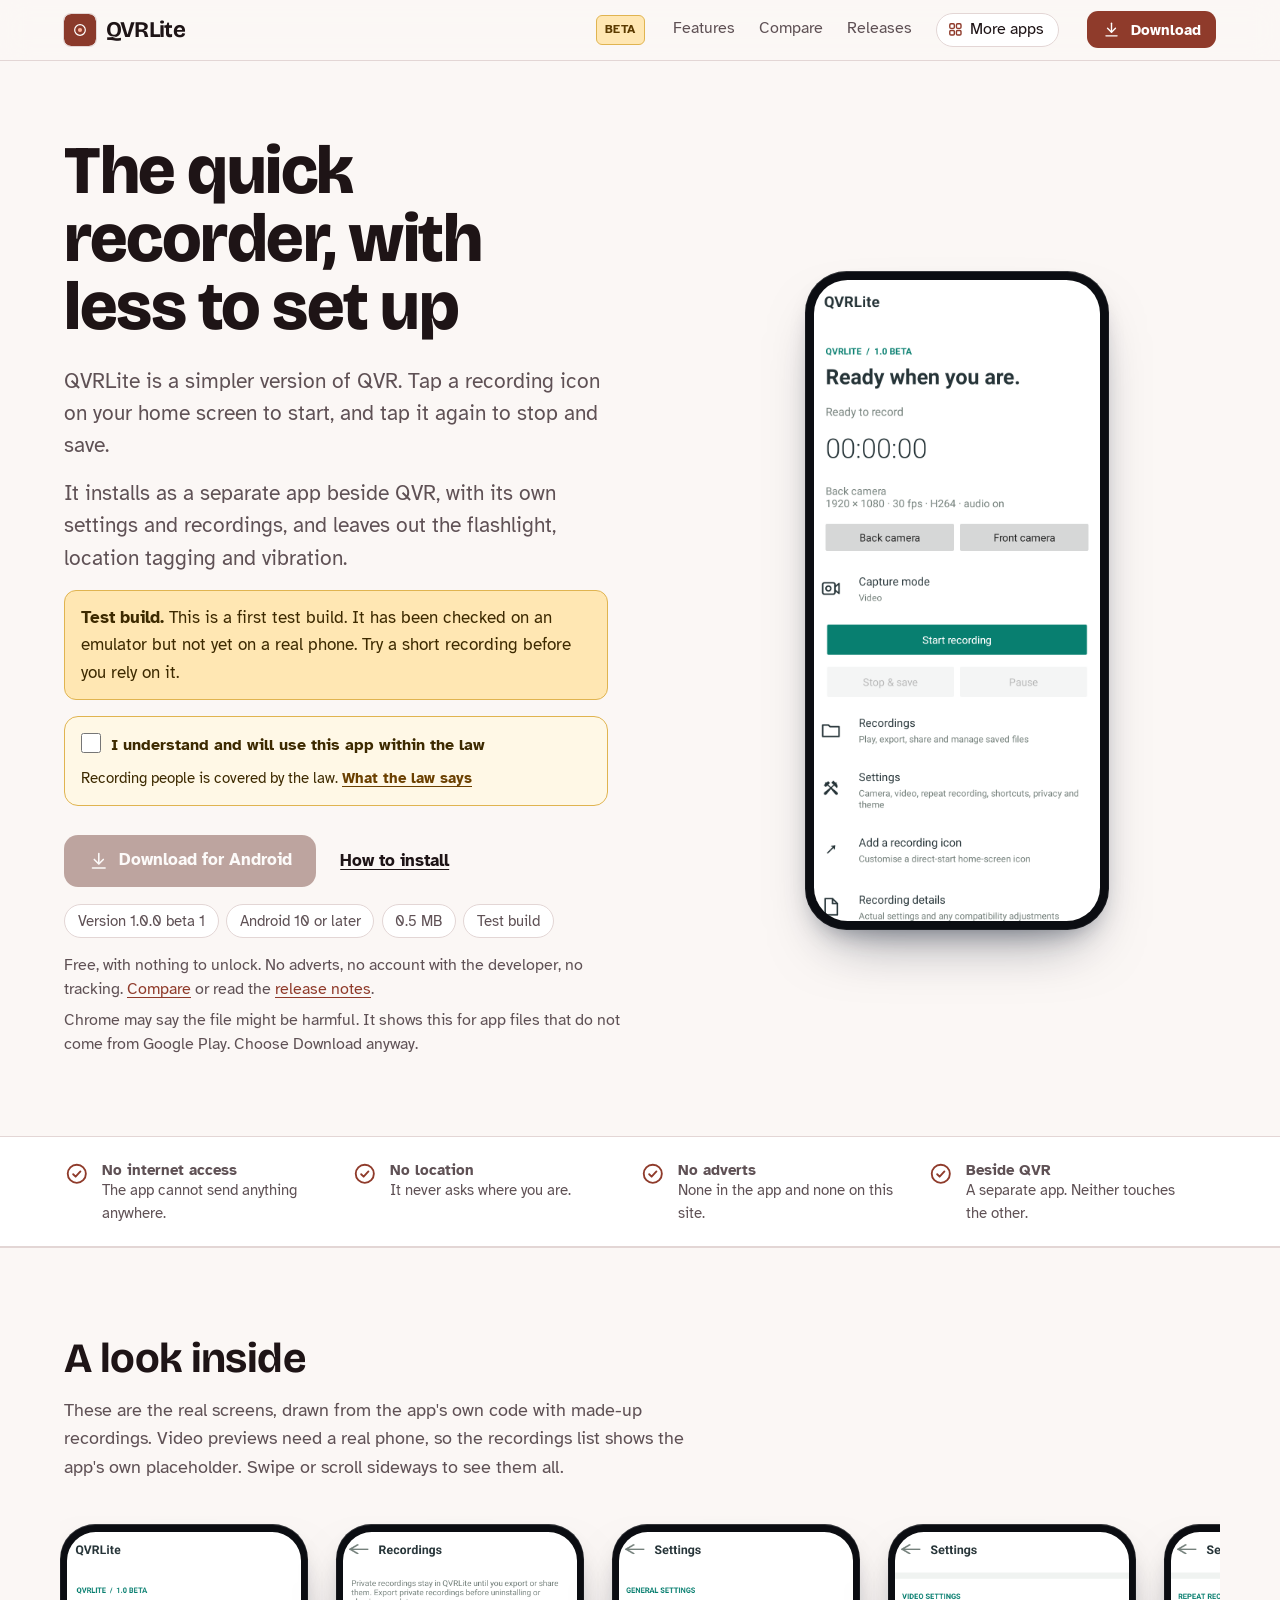
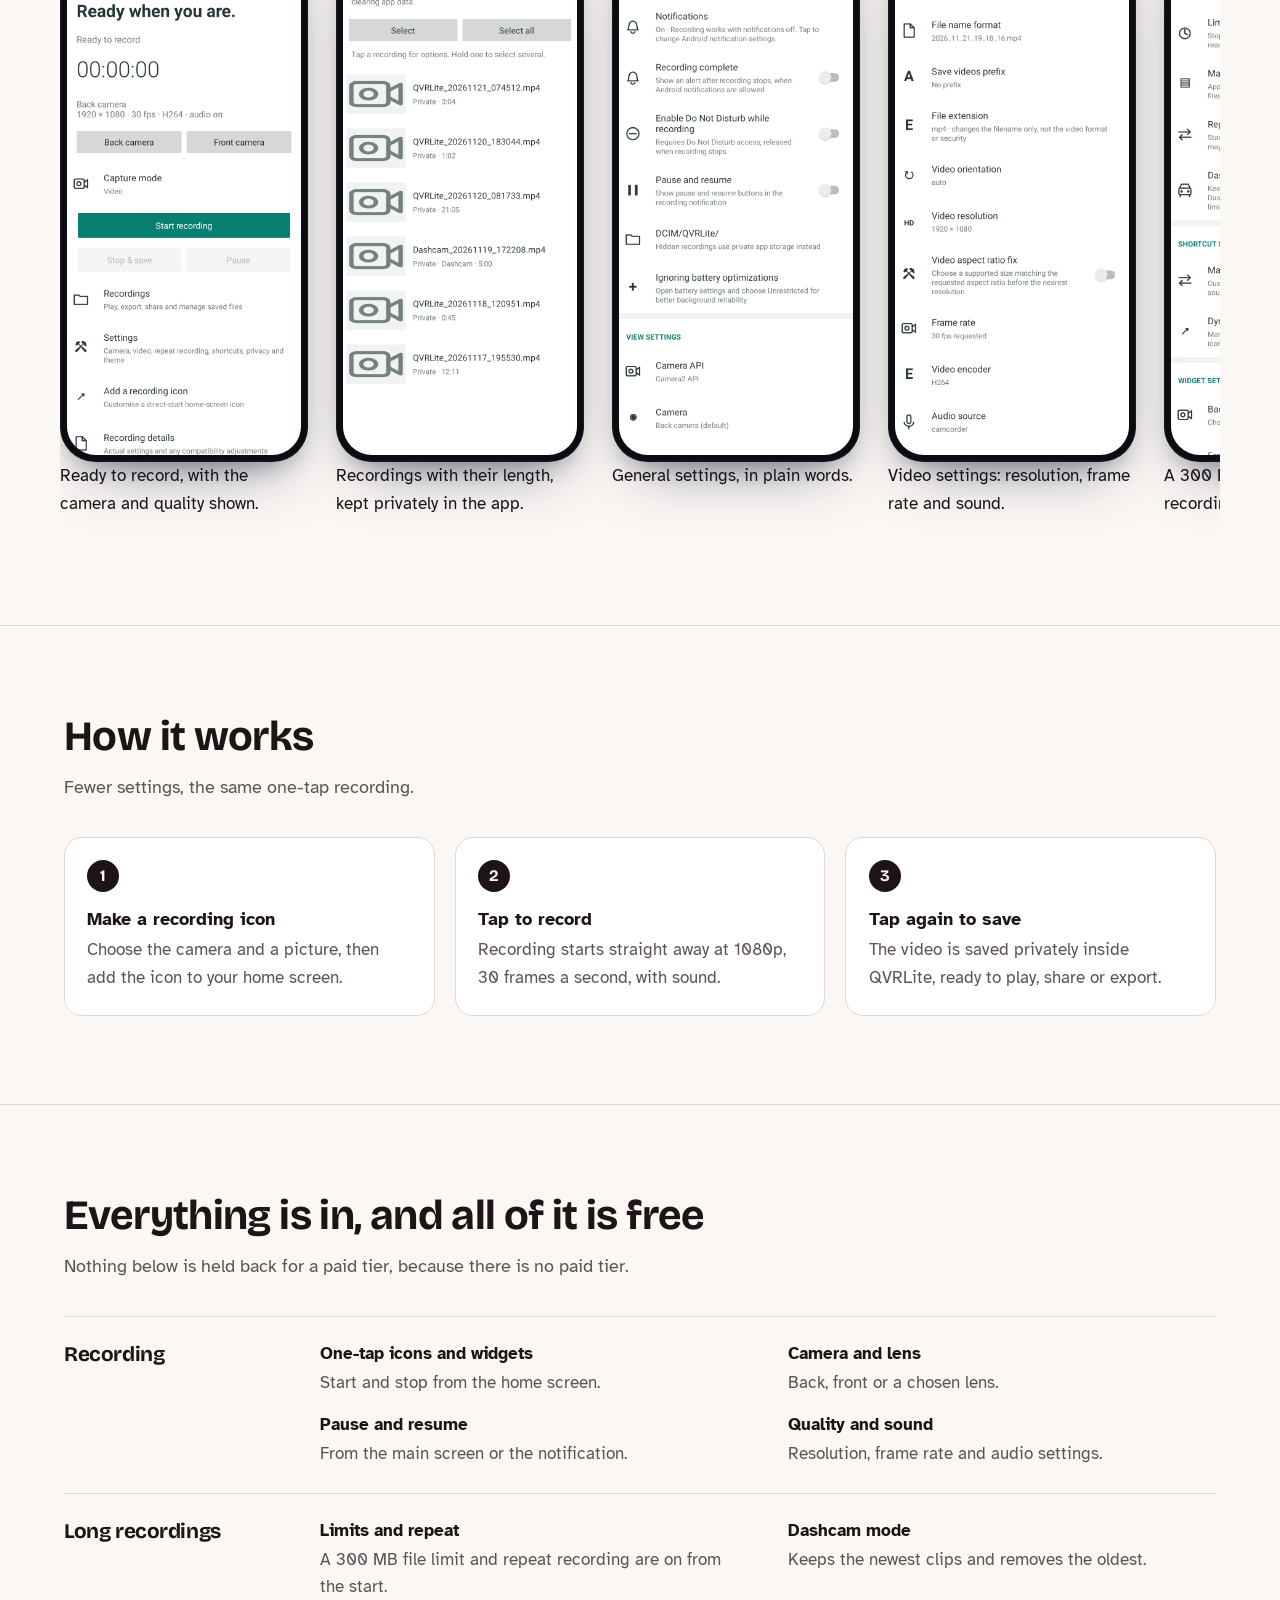
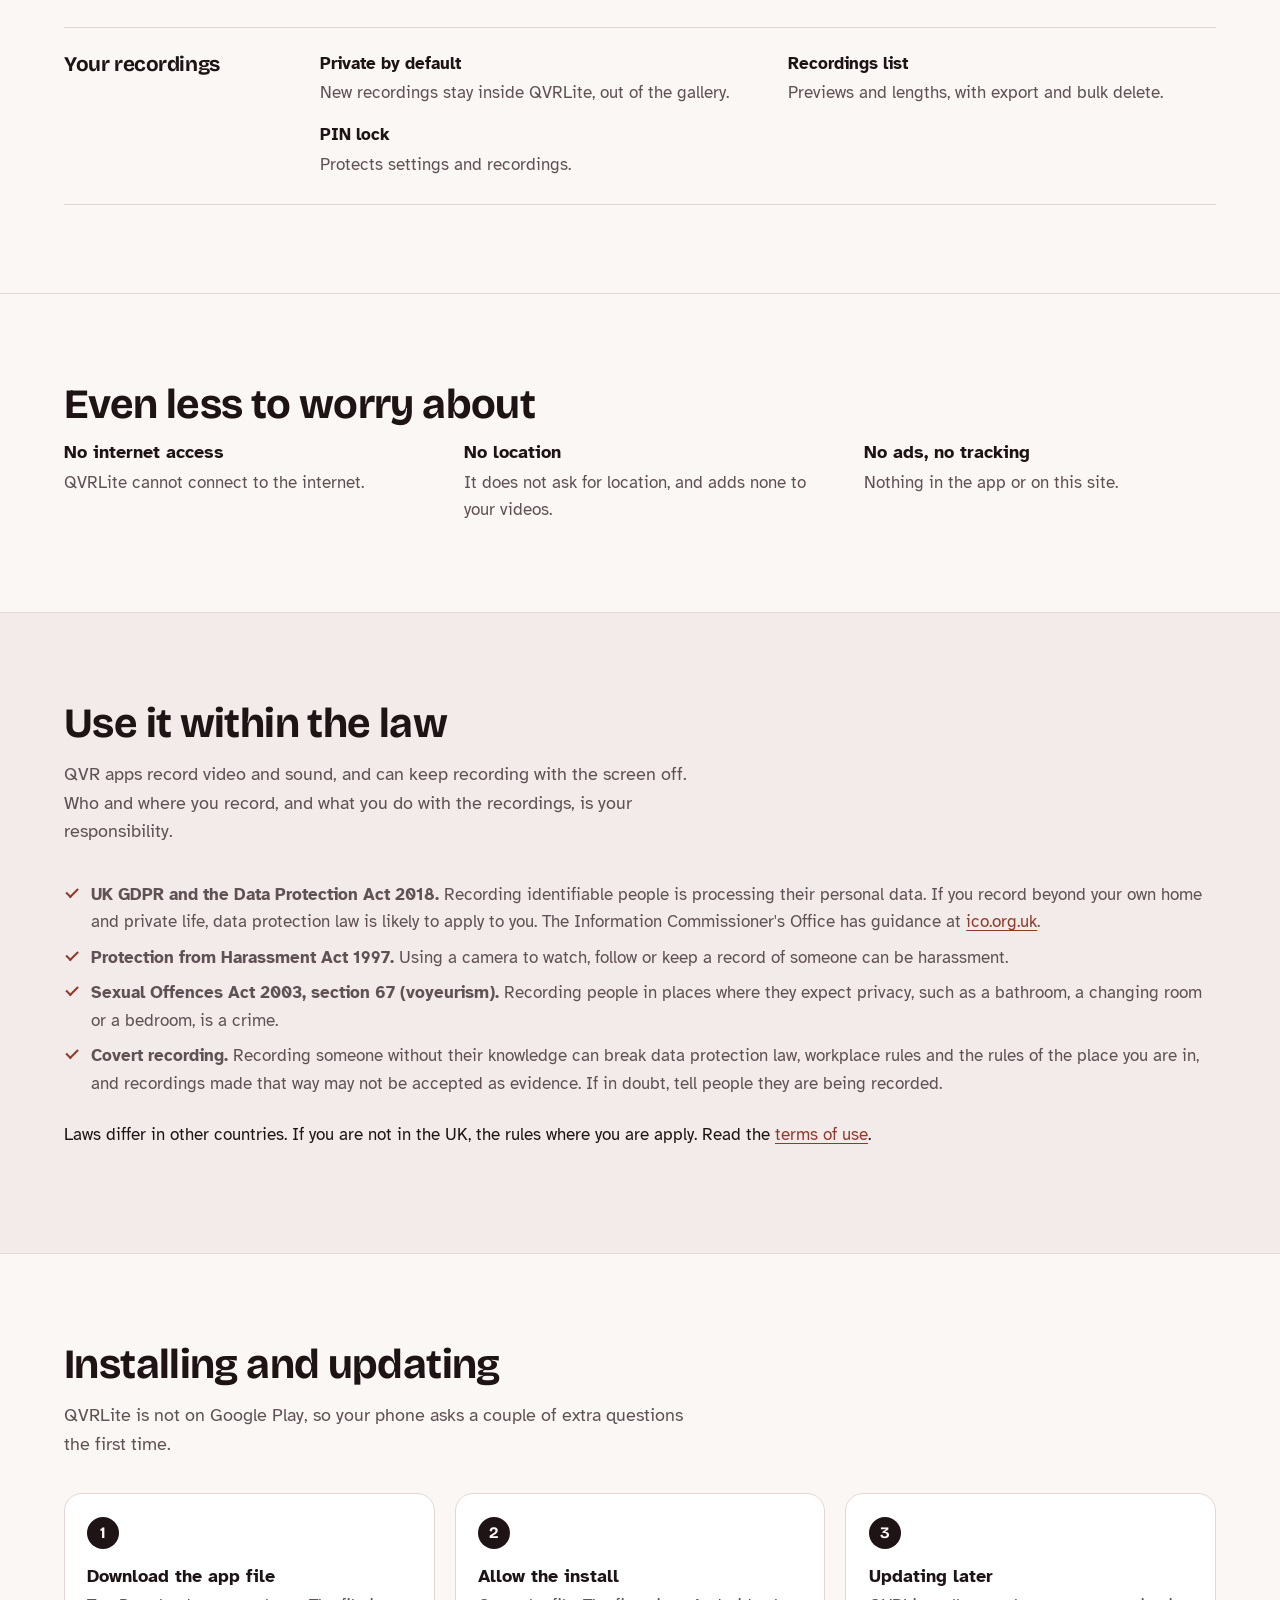
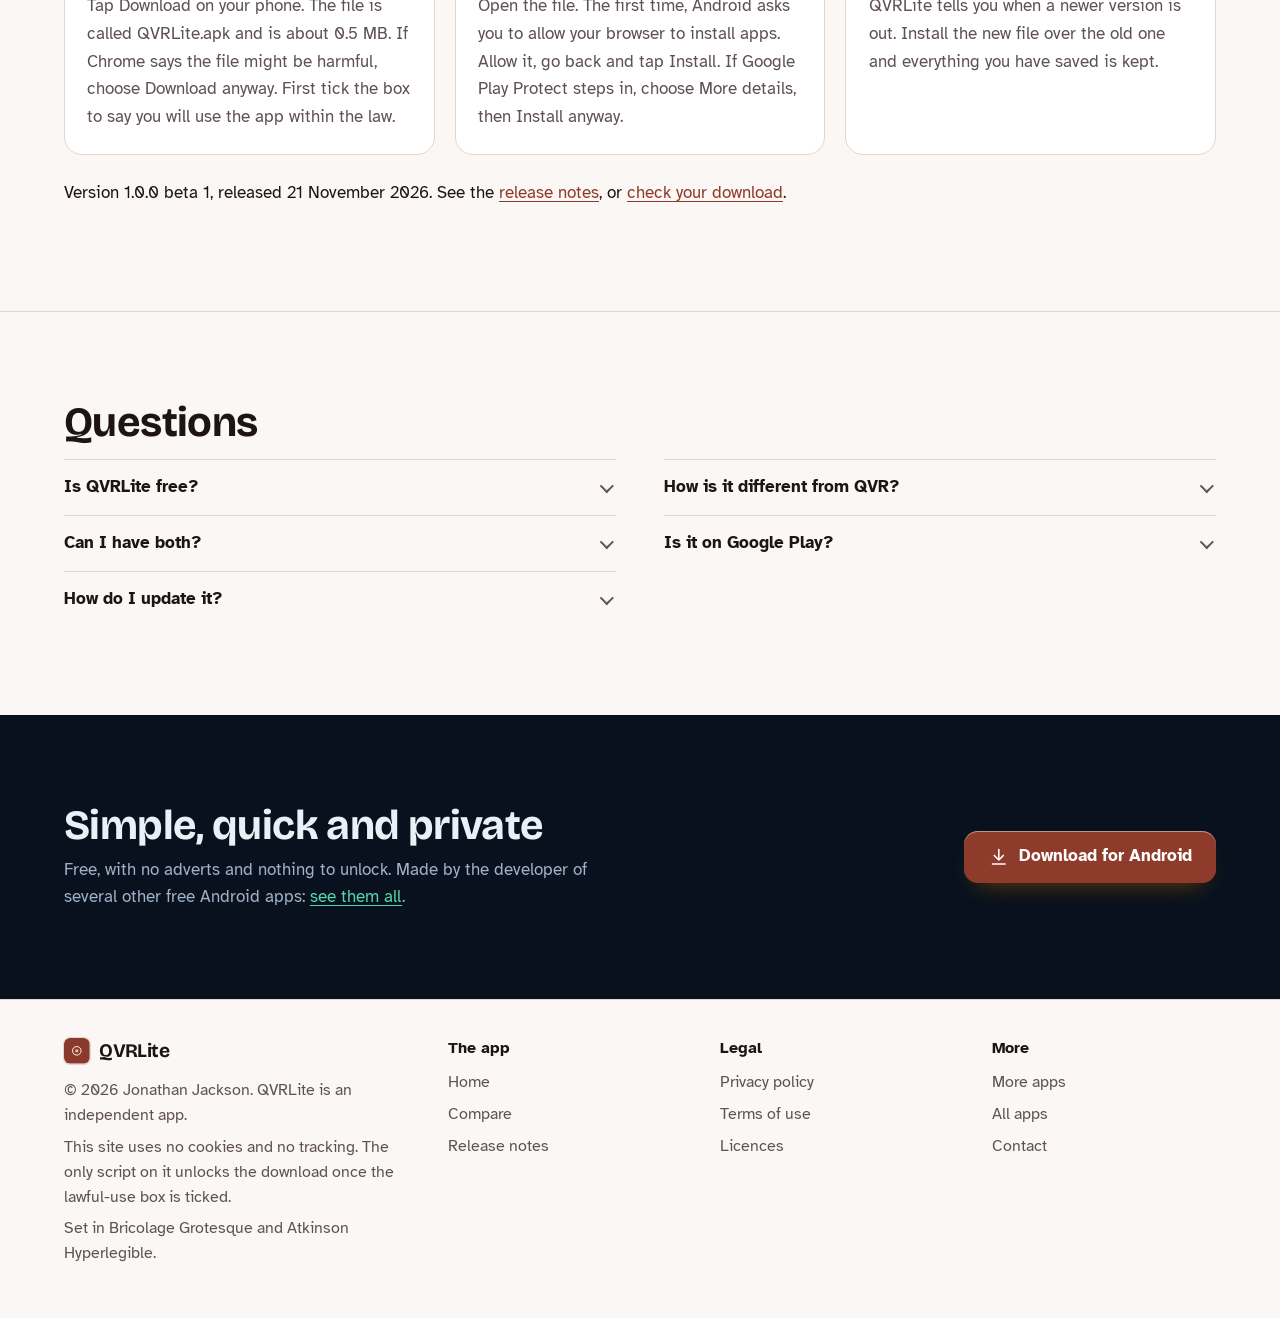
==== index.html @ 061eb24f "Add the website" ====
<!DOCTYPE html>
<html lang="en-GB">
<head>
<meta charset="utf-8">
<meta name="viewport" content="width=device-width, initial-scale=1">
<title>QVRLite: a simpler one-tap video recorder</title>
<meta name="description" content="QVRLite is a smaller, simpler QVR for Android. One tap starts recording, another saves it. No internet access, no location, no adverts. It installs alongside QVR. A test build.">
<meta name="author" content="Jonathan Jackson">
<link rel="canonical" href="https://customgpter.github.io/qvrlite/">
<meta name="theme-color" content="#fbf7f5" media="(prefers-color-scheme: light)">
<meta name="theme-color" content="#120c0a" media="(prefers-color-scheme: dark)">
<meta property="og:type" content="website">
<meta property="og:site_name" content="QVRLite">
<meta property="og:title" content="QVRLite: a simpler one-tap video recorder">
<meta property="og:description" content="QVRLite is a smaller, simpler QVR for Android. One tap starts recording, another saves it. No internet access, no location, no adverts. It installs alongside QVR. A test build.">
<meta property="og:url" content="https://customgpter.github.io/qvrlite/">
<meta property="og:image" content="https://customgpter.github.io/qvrlite/assets/og.png">
<meta property="og:image:width" content="1200">
<meta property="og:image:height" content="630">
<meta property="og:image:alt" content="QVRLite&#x27;s main screen, ready to record with the back camera">
<meta property="og:locale" content="en_GB">
<meta name="twitter:card" content="summary_large_image">
<link rel="icon" href="./assets/favicon.svg" type="image/svg+xml">
<link rel="apple-touch-icon" href="./assets/apple-touch-icon.png">
<link rel="preload" href="./assets/fonts/bricolage-grotesque-latin.woff2" as="font" type="font/woff2" crossorigin>
<link rel="preload" href="./assets/fonts/atkinson-hyperlegible-latin-400-normal.woff2" as="font" type="font/woff2" crossorigin>
<link rel="stylesheet" href="./assets/site.css?v=1">
<link rel="stylesheet" href="./assets/house.css?v=1">
<link rel="stylesheet" href="./assets/apps-list.css?v=1">
<script src="./assets/apps-list.js?v=1" defer></script>
<script type="application/ld+json">{"@context":"https://schema.org","@type":"SoftwareApplication","name":"QVRLite","url":"https://customgpter.github.io/qvrlite/","description":"QVRLite is a smaller, simpler QVR for Android. One tap starts recording, another saves it. No internet access, no location, no adverts. It installs alongside QVR. A test build.","applicationCategory":"MultimediaApplication","operatingSystem":"Android 10 or later","softwareVersion":"1.0.0 beta 1","downloadUrl":"https://github.com/CustomGPTer/qvrlite/releases/download/v1.0.0-beta1/QVRLite.apk","releaseNotes":"https://customgpter.github.io/qvrlite/releases.html","offers":{"@type":"Offer","price":"0","priceCurrency":"GBP"},"inLanguage":"en-GB","image":"https://customgpter.github.io/qvrlite/assets/og.png","featureList":["One-tap icons and widgets","Camera and lens","Pause and resume","Quality and sound","Limits and repeat","Dashcam mode","Private by default","Recordings list","PIN lock"],"author":{"@type":"Person","name":"Jonathan Jackson"}}</script>
<script type="application/ld+json">{"@context":"https://schema.org","@type":"FAQPage","mainEntity":[{"@type":"Question","name":"Is QVRLite free?","acceptedAnswer":{"@type":"Answer","text":"Yes. There is no paid version, no subscription and no adverts."}},{"@type":"Question","name":"How is it different from QVR?","acceptedAnswer":{"@type":"Answer","text":"It has fewer settings and no flashlight, location tagging, vibration or manual exposure. Recordings are private by default."}},{"@type":"Question","name":"Can I have both?","acceptedAnswer":{"@type":"Answer","text":"Yes. QVRLite is a separate app with its own settings and recordings. It does not import QVR's recordings."}},{"@type":"Question","name":"Is it on Google Play?","acceptedAnswer":{"@type":"Answer","text":"No. It is downloaded from this site as an Android app file. It needs Android 10 or later."}},{"@type":"Question","name":"How do I update it?","acceptedAnswer":{"@type":"Answer","text":"Install the new version over the one you have. Do not uninstall first, or private recordings are lost."}}]}</script>
</head>
<body>
<a class="skip" href="#main">Skip to content</a>
<header class="masthead">
<div class="wrap">
<a class="brand" href="./" aria-label="QVRLite home"><svg viewBox="0 0 108 108" aria-hidden="true"><rect width="108" height="108" rx="24" fill="#8a3a2b"/><circle cx="54" cy="54" r="18" fill="none" stroke="#fff" stroke-width="4"/><circle cx="54" cy="54" r="7" fill="#ffb199"/></svg><span>QVRLite</span></a><span class="beta-tag">Beta</span>
<nav aria-label="Main"><ul><li><a href="./#features">Features</a></li><li><a href="./compare.html">Compare</a></li><li><a href="./releases.html">Releases</a></li><li><a class="more-apps" href="./more-apps.html"><svg class="ico" viewBox="0 0 24 24" aria-hidden="true"><rect x="4" y="4" width="6.5" height="6.5" rx="1.6"/><rect x="13.5" y="4" width="6.5" height="6.5" rx="1.6"/><rect x="4" y="13.5" width="6.5" height="6.5" rx="1.6"/><rect x="13.5" y="13.5" width="6.5" height="6.5" rx="1.6"/></svg>More apps</a></li></ul></nav>
<a class="button small" href="./#download"><svg class="ico" viewBox="0 0 24 24" aria-hidden="true"><path d="M12 4v11"/><path d="M7 10.5l5 5 5-5"/><path d="M5 20h14"/></svg>Download</a>
</div>
</header>
<main id="main">
<div class="hero">
<div class="wrap hero-grid">
<div class="hero-copy">
<h1>The quick recorder, with less to set up</h1>
<p class="lede">QVRLite is a simpler version of QVR. Tap a recording icon on your home screen to start, and tap it again to stop and save.</p><p class="lede">It installs as a separate app beside QVR, with its own settings and recordings, and leaves out the flashlight, location tagging and vibration.</p>
<p class="beta-note"><b>Test build.</b> This is a first test build. It has been checked on an emulator but not yet on a real phone. Try a short recording before you rely on it.</p>
<div class="gate-scope"><div class="law-box" data-gate><label><input type="checkbox"> I understand and will use this app within the law</label><p>Recording people is covered by the law. <a href="terms.html#law">What the law says</a></p><noscript><p>Turn on JavaScript to tick the box and download.</p></noscript></div><p class="get" id="download"><a class="button" data-href="https://github.com/CustomGPTer/qvrlite/releases/download/v1.0.0-beta1/QVRLite.apk" aria-disabled="true" role="link" tabindex="-1"><svg class="ico" viewBox="0 0 24 24" aria-hidden="true"><path d="M12 4v11"/><path d="M7 10.5l5 5 5-5"/><path d="M5 20h14"/></svg>Download for Android</a><a class="aside" href="#install">How to install</a></p></div>
<ul class="pills"><li>Version 1.0.0 beta 1</li><li>Android 10 or later</li><li>0.5 MB</li><li>Test build</li></ul>
<p class="facts">Free, with nothing to unlock. No adverts, no account with the developer, no tracking. <a href="compare.html">Compare</a> or read the <a href="releases.html">release notes</a>.</p>
<p class="facts">Chrome may say the file might be harmful. It shows this for app files that do not come from Google Play. Choose Download anyway.</p>
</div>
<div class="hero-phone"><div class="phone"><img src="./assets/screens/main.png" alt="Ready to record, with the camera and quality shown." width="393" height="852" fetchpriority="high"></div></div>
</div>
</div>

<section class="promises" aria-label="In short">
<div class="wrap"><ul><li><svg class="ico" viewBox="0 0 24 24" aria-hidden="true"><circle cx="12" cy="12" r="8.5"/><path d="M8.6 12.4l2.3 2.3 4.5-4.9"/></svg><span><b>No internet access</b><span>The app cannot send anything anywhere.</span></span></li><li><svg class="ico" viewBox="0 0 24 24" aria-hidden="true"><circle cx="12" cy="12" r="8.5"/><path d="M8.6 12.4l2.3 2.3 4.5-4.9"/></svg><span><b>No location</b><span>It never asks where you are.</span></span></li><li><svg class="ico" viewBox="0 0 24 24" aria-hidden="true"><circle cx="12" cy="12" r="8.5"/><path d="M8.6 12.4l2.3 2.3 4.5-4.9"/></svg><span><b>No adverts</b><span>None in the app and none on this site.</span></span></li><li><svg class="ico" viewBox="0 0 24 24" aria-hidden="true"><circle cx="12" cy="12" r="8.5"/><path d="M8.6 12.4l2.3 2.3 4.5-4.9"/></svg><span><b>Beside QVR</b><span>A separate app. Neither touches the other.</span></span></li></ul></div>
</section>

<section id="screens" aria-labelledby="screens-h">
<div class="wrap">
<h2 id="screens-h">A look inside</h2>
<p class="intro">These are the real screens, drawn from the app&#x27;s own code with made-up recordings. Video previews need a real phone, so the recordings list shows the app&#x27;s own placeholder. Swipe or scroll sideways to see them all.</p>
<div class="gallery" tabindex="0" role="region" aria-label="Screens from QVRLite"><figure class="shot"><div class="phone"><img src="./assets/screens/main.png" alt="Ready to record, with the camera and quality shown." width="393" height="852" loading="eager" decoding="async"></div><figcaption>Ready to record, with the camera and quality shown.</figcaption></figure><figure class="shot"><div class="phone"><img src="./assets/screens/recordings.png" alt="Recordings with their length, kept privately in the app." width="393" height="852" loading="eager" decoding="async"></div><figcaption>Recordings with their length, kept privately in the app.</figcaption></figure><figure class="shot"><div class="phone"><img src="./assets/screens/settings.png" alt="General settings, in plain words." width="393" height="852" loading="eager" decoding="async"></div><figcaption>General settings, in plain words.</figcaption></figure><figure class="shot"><div class="phone"><img src="./assets/screens/settings-video.png" alt="Video settings: resolution, frame rate and sound." width="393" height="852" loading="eager" decoding="async"></div><figcaption>Video settings: resolution, frame rate and sound.</figcaption></figure><figure class="shot"><div class="phone"><img src="./assets/screens/settings-repeat.png" alt="A 300 MB file limit and repeat recording, on from the start." width="393" height="852" loading="eager" decoding="async"></div><figcaption>A 300 MB file limit and repeat recording, on from the start.</figcaption></figure><figure class="shot"><div class="phone"><img src="./assets/screens/shortcut.png" alt="Make a recording icon for the back or front camera." width="393" height="852" loading="eager" decoding="async"></div><figcaption>Make a recording icon for the back or front camera.</figcaption></figure><figure class="shot"><div class="phone"><img src="./assets/screens/settings-help.png" alt="Every setting explained at the bottom of Settings." width="393" height="852" loading="eager" decoding="async"></div><figcaption>Every setting explained at the bottom of Settings.</figcaption></figure></div>
</div>
</section>

<section id="how" aria-labelledby="how-h">
<div class="wrap">
<h2 id="how-h">How it works</h2>
<p class="intro">Fewer settings, the same one-tap recording.</p>
<ol class="steps"><li><h3>Make a recording icon</h3><p>Choose the camera and a picture, then add the icon to your home screen.</p></li><li><h3>Tap to record</h3><p>Recording starts straight away at 1080p, 30 frames a second, with sound.</p></li><li><h3>Tap again to save</h3><p>The video is saved privately inside QVRLite, ready to play, share or export.</p></li></ol>
</div>
</section>

<section id="features" aria-labelledby="features-h">
<div class="wrap">
<h2 id="features-h">Everything is in, and all of it is free</h2>
<p class="intro">Nothing below is held back for a paid tier, because there is no paid tier.</p>
<div class="groups"><div class="group"><h3>Recording</h3><dl><div><dt>One-tap icons and widgets</dt><dd>Start and stop from the home screen.</dd></div><div><dt>Camera and lens</dt><dd>Back, front or a chosen lens.</dd></div><div><dt>Pause and resume</dt><dd>From the main screen or the notification.</dd></div><div><dt>Quality and sound</dt><dd>Resolution, frame rate and audio settings.</dd></div></dl></div><div class="group"><h3>Long recordings</h3><dl><div><dt>Limits and repeat</dt><dd>A 300 MB file limit and repeat recording are on from the start.</dd></div><div><dt>Dashcam mode</dt><dd>Keeps the newest clips and removes the oldest.</dd></div></dl></div><div class="group"><h3>Your recordings</h3><dl><div><dt>Private by default</dt><dd>New recordings stay inside QVRLite, out of the gallery.</dd></div><div><dt>Recordings list</dt><dd>Previews and lengths, with export and bulk delete.</dd></div><div><dt>PIN lock</dt><dd>Protects settings and recordings.</dd></div></dl></div></div>
</div>
</section>

<section id="privacy" aria-labelledby="privacy-h">
<div class="wrap">
<h2 id="privacy-h">Even less to worry about</h2>
<ul class="plain"><li><h3>No internet access</h3><p>QVRLite cannot connect to the internet.</p></li><li><h3>No location</h3><p>It does not ask for location, and adds none to your videos.</p></li><li><h3>No ads, no tracking</h3><p>Nothing in the app or on this site.</p></li></ul>
</div>
</section>

<section id="law" aria-labelledby="law-h" class="law-band">
<div class="wrap">
<h2 id="law-h">Use it within the law</h2>
<p class="intro">QVR apps record video and sound, and can keep recording with the screen off. Who and where you record, and what you do with the recordings, is your responsibility.</p>
<ul class="ticks"><li><b>UK GDPR and the Data Protection Act 2018.</b> Recording identifiable people is processing their personal data. If you record beyond your own home and private life, data protection law is likely to apply to you. The Information Commissioner's Office has guidance at <a href="https://ico.org.uk">ico.org.uk</a>.</li><li><b>Protection from Harassment Act 1997.</b> Using a camera to watch, follow or keep a record of someone can be harassment.</li><li><b>Sexual Offences Act 2003, section 67 (voyeurism).</b> Recording people in places where they expect privacy, such as a bathroom, a changing room or a bedroom, is a crime.</li><li><b>Covert recording.</b> Recording someone without their knowledge can break data protection law, workplace rules and the rules of the place you are in, and recordings made that way may not be accepted as evidence. If in doubt, tell people they are being recorded.</li></ul>
<p class="after-table">Laws differ in other countries. If you are not in the UK, the rules where you are apply. Read the <a href="terms.html#law">terms of use</a>.</p>
</div>
</section>
<section id="install" aria-labelledby="install-h">
<div class="wrap">
<h2 id="install-h">Installing and updating</h2>
<p class="intro">QVRLite is not on Google Play, so your phone asks a couple of extra questions the first time.</p>
<ol class="steps"><li><h3>Download the app file</h3><p>Tap Download on your phone. The file is called QVRLite.apk and is about 0.5 MB. If Chrome says the file might be harmful, choose Download anyway. First tick the box to say you will use the app within the law.</p></li><li><h3>Allow the install</h3><p>Open the file. The first time, Android asks you to allow your browser to install apps. Allow it, go back and tap Install. If Google Play Protect steps in, choose More details, then Install anyway.</p></li><li><h3>Updating later</h3><p>QVRLite tells you when a newer version is out. Install the new file over the old one and everything you have saved is kept.</p></li></ol>
<p class="after-table">Version 1.0.0 beta 1, released 21 November 2026. See the <a href="releases.html">release notes</a>, or <a href="releases.html#checking">check your download</a>.</p>
</div>
</section>

<section id="questions" aria-labelledby="questions-h">
<div class="wrap">
<h2 id="questions-h">Questions</h2>
<div class="faq"><details><summary>Is QVRLite free?</summary><p>Yes. There is no paid version, no subscription and no adverts.</p></details><details><summary>How is it different from QVR?</summary><p>It has fewer settings and no flashlight, location tagging, vibration or manual exposure. Recordings are private by default.</p></details><details><summary>Can I have both?</summary><p>Yes. QVRLite is a separate app with its own settings and recordings. It does not import QVR's recordings.</p></details><details><summary>Is it on Google Play?</summary><p>No. It is downloaded from this site as an Android app file. It needs Android 10 or later.</p></details><details><summary>How do I update it?</summary><p>Install the new version over the one you have. Do not uninstall first, or private recordings are lost.</p></details></div>
</div>
</section>

<section class="closing" aria-labelledby="closing-h">
<div class="wrap">
<div><h2 id="closing-h">Simple, quick and private</h2><p>Free, with no adverts and nothing to unlock. Made by the developer of several other free Android apps: <a href="more-apps.html">see them all</a>.</p></div>
<a class="button" href="./#download"><svg class="ico" viewBox="0 0 24 24" aria-hidden="true"><path d="M12 4v11"/><path d="M7 10.5l5 5 5-5"/><path d="M5 20h14"/></svg>Download for Android</a>
</div>
</section>
</main>
<footer class="colophon">
<div class="wrap">
<div>
<a class="brand" href="./" aria-label="QVRLite home"><svg viewBox="0 0 108 108" aria-hidden="true"><rect width="108" height="108" rx="24" fill="#8a3a2b"/><circle cx="54" cy="54" r="18" fill="none" stroke="#fff" stroke-width="4"/><circle cx="54" cy="54" r="7" fill="#ffb199"/></svg><span>QVRLite</span></a>
<p>&copy; 2026 Jonathan Jackson. QVRLite is an independent app.</p>
<p>This site uses no cookies and no tracking. The only script on it unlocks the download once the lawful-use box is ticked.</p>
<p>Set in Bricolage Grotesque and Atkinson Hyperlegible.</p>
</div>
<nav aria-label="The app"><h2>The app</h2><ul>
<li><a href="./">Home</a></li>
<li><a href="./compare.html">Compare</a></li>
<li><a href="./releases.html">Release notes</a></li>

</ul></nav>
<nav aria-label="Legal"><h2>Legal</h2><ul>
<li><a href="./privacy.html">Privacy policy</a></li>
<li><a href="./terms.html">Terms of use</a></li>
<li><a href="./licences.html">Licences</a></li>
</ul></nav>
<nav aria-label="More"><h2>More</h2><ul>
<li><a href="./more-apps.html">More apps</a></li>
<li><a href="https://customgpter.github.io/">All apps</a></li>
<li><a href="https://github.com/CustomGPTer/qvrlite/issues">Contact</a></li>
</ul></nav>
</div>
</footer>
</body>
</html>
---- assets/site.css ----
@font-face{font-family:"Bricolage Grotesque";src:url("fonts/bricolage-grotesque-latin.woff2") format("woff2");font-weight:200 800;font-style:normal;font-display:swap}
@font-face{font-family:"Atkinson Hyperlegible";src:url("fonts/atkinson-hyperlegible-latin-400-normal.woff2") format("woff2");font-weight:400;font-style:normal;font-display:swap}
@font-face{font-family:"Atkinson Hyperlegible";src:url("fonts/atkinson-hyperlegible-latin-700-normal.woff2") format("woff2");font-weight:700;font-style:normal;font-display:swap}

/* Daylight page, night-time camera. The lamp colour is kept for the one thing to press and for what the camera has seen. */
:root{
  --page:#f2f5f9; --panel:#ffffff; --raised:#e8edf3; --ink:#0d1a2b; --soft:#465468; --rule:#d2dae4;
  --accent:#0a6a55; --accent-ink:#ffffff; --warn:#8a5200; --rec:#d3302f;
  --lamp:#ffb347; --lamp-ink:#231400; --lamp-text:#8a5200;
  --night:#09111e; --night-2:#111d30; --night-3:#1a2a43; --night-ink:#eaf0f8; --night-soft:#9fb0c7; --night-rule:#24364f; --iris:#55d6ab;
  --display:"Bricolage Grotesque","Atkinson Hyperlegible",system-ui,sans-serif;
  --sans:"Atkinson Hyperlegible",system-ui,-apple-system,"Segoe UI",Roboto,sans-serif;
  --mono:ui-monospace,SFMono-Regular,Menlo,Consolas,"Liberation Mono",monospace;
  color-scheme:light dark;
}
@media (prefers-color-scheme:dark){
  :root{--page:#0a111b; --panel:#111a27; --raised:#182434; --ink:#e9eef5; --soft:#a0aec0; --rule:#243247;
    --accent:#55d6ab; --accent-ink:#00281d; --warn:#ffb347; --rec:#ff6163; --lamp-text:#ffb347}
}

*,*::before,*::after{box-sizing:border-box}
html{-webkit-text-size-adjust:100%;scroll-behavior:smooth;scroll-padding-top:5.5rem}
@media (prefers-reduced-motion:reduce){html{scroll-behavior:auto}}
body{margin:0;background:var(--page);color:var(--ink);font:400 1.0625rem/1.62 var(--sans);text-rendering:optimizeLegibility;-webkit-font-smoothing:antialiased}
img,svg{max-width:100%;display:block}
a{color:var(--accent);text-decoration-thickness:.07em;text-underline-offset:.2em}
a:hover{text-decoration-thickness:.13em}
:focus-visible{outline:3px solid var(--lamp);outline-offset:3px;border-radius:6px}
code{font:.9em/1 var(--mono);overflow-wrap:anywhere}
h1,h2,h3{font-family:var(--display);font-weight:700;letter-spacing:-.015em;line-height:1.08;margin:0;text-wrap:balance}
p{margin:0 0 1rem}
.skip{position:absolute;left:-999px;top:0;background:var(--ink);color:var(--page);padding:.6rem 1rem;z-index:30;border-radius:0 0 8px 0}
.skip:focus{left:0}
.sr{position:absolute;width:1px;height:1px;overflow:hidden;clip-path:inset(50%);white-space:nowrap}
.wrap{width:min(72rem,100% - 2.5rem);margin-inline:auto}
.measure{max-width:44rem}
.ico{width:1.25em;height:1.25em;flex:none;fill:none;stroke:currentColor;stroke-width:1.75;stroke-linecap:round;stroke-linejoin:round}

/* ---------- masthead */
.masthead{position:sticky;top:0;z-index:20;background:color-mix(in srgb,var(--page) 88%,transparent);-webkit-backdrop-filter:blur(14px) saturate(1.3);backdrop-filter:blur(14px) saturate(1.3);border-bottom:1px solid var(--rule)}
.masthead .wrap{display:flex;flex-wrap:wrap;align-items:center;gap:.35rem 1.75rem;padding-block:.7rem}
.brand{display:inline-flex;align-items:center;gap:.6rem;font:700 1.4rem/1 var(--display);letter-spacing:-.03em;color:var(--ink);text-decoration:none;margin-right:auto}
.brand svg{width:2rem;height:2rem;flex:none;border-radius:.5rem;box-shadow:0 0 0 1px var(--rule)}
.masthead nav ul{display:flex;flex-wrap:wrap;align-items:center;gap:.15rem 1.5rem;list-style:none;margin:0;padding:0;font-size:1rem;line-height:1.3}
.masthead nav a{display:inline-flex;align-items:center;gap:.4rem;color:var(--soft);text-decoration:none;padding-block:.45rem;border-bottom:2px solid transparent}
.masthead nav a:hover{color:var(--ink)}
.masthead nav a[aria-current="page"]{color:var(--ink);border-bottom-color:var(--lamp)}
.masthead nav a.more-apps{color:var(--ink);border:1px solid var(--rule);border-radius:999px;padding:.34rem .85rem .34rem .65rem;background:var(--panel)}
.masthead nav a.more-apps .ico{width:1.05em;height:1.05em;color:var(--accent);stroke-width:2}
.masthead nav a.more-apps:hover,.masthead nav a.more-apps[aria-current="page"]{border-color:var(--accent)}
.button{display:inline-flex;align-items:center;gap:.6rem;background:var(--lamp);color:var(--lamp-ink);font:700 1.08rem/1.2 var(--sans);text-decoration:none;padding:.95rem 1.5rem;border-radius:14px;box-shadow:0 1px 0 rgba(255,255,255,.45) inset,0 12px 24px -14px rgba(138,82,0,.9)}
.button:hover{background:#ffc56e}
.button:active{transform:translateY(1px)}
.button.small{font-size:.95rem;padding:.55rem .95rem;border-radius:11px;box-shadow:none}
.button.quiet{background:none;box-shadow:none;border:1px solid var(--rule);color:var(--ink)}
.button.quiet:hover{border-color:var(--ink);background:none}
@media (max-width:52rem){
  .masthead nav{order:3;flex:1 0 100%}
  .masthead nav ul{gap:.1rem .85rem;font-size:.95rem}
  .masthead nav .wide{display:none}
}
@media (max-width:24rem){.masthead nav a.more-apps .ico{display:none}.masthead nav a.more-apps{padding-inline:.7rem}}

/* ---------- hero */
.hero{padding-block:clamp(2.2rem,6vw,4.75rem) clamp(2.5rem,6vw,4.5rem);overflow:hidden}
.hero-grid{display:grid;gap:clamp(2.25rem,5vw,4rem);align-items:center}
@media (min-width:62rem){.hero-grid{grid-template-columns:minmax(0,11fr) minmax(0,10fr)}}
.hero h1{font-size:clamp(2.6rem,6vw,4.25rem);font-weight:800;line-height:1;letter-spacing:-.022em;margin-bottom:1.5rem}
.lede{font-size:clamp(1.14rem,2vw,1.3rem);line-height:1.55;color:var(--soft);margin:0 0 1rem;max-width:34rem}
.get{display:flex;flex-wrap:wrap;align-items:center;gap:.9rem 1.5rem;margin:1.8rem 0 1.1rem}
.get .aside{font-weight:700;color:var(--ink)}
.facts{font-size:.98rem;line-height:1.5;color:var(--soft);margin:0 0 .5rem;max-width:36rem}
.pills{display:flex;flex-wrap:wrap;gap:.45rem;list-style:none;margin:0 0 1rem;padding:0;font-size:.95rem}
.pills li{border:1px solid var(--rule);border-radius:999px;padding:.22rem .8rem;background:var(--panel);color:var(--soft)}

/* the monitor: the camera's view, the day beneath it, and the alert it sends */
.monitor{position:relative;max-width:36rem;margin-inline:auto;width:100%;padding-bottom:3.1rem}
@media (min-width:62rem){.monitor{margin-inline:auto 0}}
.screen{position:relative;background:var(--night);border-radius:22px;padding:.6rem;box-shadow:0 0 0 1px var(--night-rule),0 30px 60px -30px rgba(9,17,30,.75)}
.cam{position:relative;border-radius:15px;overflow:hidden;aspect-ratio:16/10;background:#0b1626}
.cam svg{width:100%;height:100%}
.cam text{font:700 15px var(--sans);fill:#231400}
.hud{position:absolute;display:inline-flex;align-items:center;gap:.4rem;font:700 .76rem/1 var(--sans);color:var(--night-ink);background:rgba(6,12,22,.62);border-radius:999px;padding:.38rem .65rem;letter-spacing:.01em}
.hud i{width:.5rem;height:.5rem;border-radius:50%;background:var(--iris)}
.hud.watching{left:.7rem;top:.7rem}
.hud.rec{right:.7rem;top:.7rem}
.hud.rec i{background:#ff5a5c}
.hud.stamp{left:.7rem;bottom:.7rem;font:400 .74rem/1 var(--mono);border-radius:6px;color:#d5deea}
.hud.place{right:.7rem;bottom:.7rem;border-radius:6px;font-weight:400;color:#d5deea}
.day{padding:.85rem .55rem 2rem;color:var(--night-soft);font-size:.8rem;line-height:1.2}
.day-head{display:flex;justify-content:space-between;margin-bottom:.6rem}
.day-head b{color:var(--night-ink)}
.track{position:relative;height:1.5rem;border-radius:7px;background:repeating-linear-gradient(90deg,var(--night-3) 0 1px,transparent 1px calc(100% / 24)),var(--night-2);box-shadow:inset 0 0 0 1px var(--night-rule)}
.ev{position:absolute;top:3px;bottom:3px;width:max(5px,1.1%);border-radius:3px;background:var(--iris);left:var(--at)}
.ev.seen{background:var(--lamp)}
.now{position:absolute;top:-4px;bottom:-4px;left:var(--at);width:2px;background:var(--night-ink);border-radius:2px}
.hours{display:flex;justify-content:space-between;margin-top:.4rem;font-size:.72rem}
.alert{position:absolute;right:-.4rem;bottom:0;display:flex;align-items:center;gap:.75rem;width:min(19rem,88%);background:var(--panel);color:var(--ink);border:1px solid var(--rule);border-radius:16px;padding:.65rem .8rem;box-shadow:0 18px 36px -18px rgba(9,17,30,.55)}
.alert .thumb{flex:none;width:3.1rem;height:3.1rem;border-radius:10px;background:linear-gradient(160deg,#16263d,#0b1626);position:relative;overflow:hidden}
.alert .thumb::before{content:"";position:absolute;left:50%;bottom:0;width:38%;height:62%;translate:-50% 0;border-radius:40% 40% 0 0;background:#6f86a6}
.alert .thumb::after{content:"";position:absolute;left:50%;top:14%;width:26%;aspect-ratio:1;translate:-50% 0;border-radius:50%;background:#8ea4c2}
.alert b{display:block;font-size:.98rem;line-height:1.25}
.alert span{display:block;font-size:.86rem;color:var(--soft);line-height:1.3}
.alert .dot{flex:none;width:.6rem;height:.6rem;border-radius:50%;background:var(--lamp);margin-left:auto;box-shadow:0 0 0 4px color-mix(in srgb,var(--lamp) 25%,transparent)}
@media (max-width:26rem){.alert{right:0}}
@media (prefers-reduced-motion:no-preference){
  .cam .spill{animation:vg-in .9s ease-out .25s both}
  .cam .who{animation:vg-step .9s cubic-bezier(.2,.8,.25,1) .9s both}
  .cam .mark{animation:vg-lock .45s cubic-bezier(.3,1.4,.5,1) 1.7s both;transform-box:fill-box;transform-origin:center}
  .hud.rec{animation:vg-in .3s ease-out 2.05s both}
  .hud.rec i{animation:vg-blink 1.2s steps(2,jump-none) 2.3s 4}
  .ev.seen,.now{animation:vg-pop .4s cubic-bezier(.3,1.5,.5,1) 2.4s both}
  .alert{animation:vg-rise .6s cubic-bezier(.2,.8,.25,1) 2.9s both}
  @keyframes vg-in{from{opacity:0}to{opacity:1}}
  @keyframes vg-step{from{opacity:0;transform:translateX(18px)}to{opacity:1;transform:none}}
  @keyframes vg-lock{from{opacity:0;transform:scale(1.12)}to{opacity:1;transform:none}}
  @keyframes vg-blink{from{opacity:1}to{opacity:.25}}
  @keyframes vg-pop{from{opacity:0;transform:scaleY(.2)}to{opacity:1;transform:none}}
  @keyframes vg-rise{from{opacity:0;transform:translateY(14px)}to{opacity:1;transform:none}}
}

/* ---------- sections */
section{padding-block:clamp(3rem,7vw,5.5rem)}
section + section{border-top:1px solid var(--rule)}
h2{font-size:clamp(1.8rem,3.6vw,2.6rem);margin-bottom:.9rem}
h3{font:700 1.1rem/1.3 var(--sans);letter-spacing:0;margin:0 0 .3rem}
.intro{color:var(--soft);max-width:40rem;margin-bottom:2.2rem;font-size:1.1rem}

.promises{padding-block:0;border-block:1px solid var(--rule);background:var(--panel)}
.promises ul{list-style:none;margin:0;padding:0;display:grid;grid-template-columns:repeat(auto-fit,minmax(min(100%,14rem),1fr))}
.promises li{display:flex;gap:.8rem;align-items:flex-start;padding:1.4rem 1.5rem 1.4rem 0}
.promises .ico{width:1.6rem;height:1.6rem;color:var(--accent);margin-top:.1rem}
.promises b{display:block;line-height:1.3}
.promises span{color:var(--soft);font-size:.96rem;line-height:1.45;display:block}
.hero + .promises{border-top:1px solid var(--rule)}

.steps{list-style:none;counter-reset:s;margin:0;padding:0;display:grid;gap:1.25rem}
@media (min-width:52rem){.steps{grid-template-columns:repeat(3,minmax(0,1fr))}}
.steps li{counter-increment:s;background:var(--panel);border:1px solid var(--rule);border-radius:18px;padding:1.4rem 1.4rem 1.5rem}
.steps li::before{content:counter(s);display:grid;place-items:center;width:2rem;height:2rem;border-radius:50%;background:var(--ink);color:var(--page);font:700 1rem/1 var(--display);margin-bottom:1rem}
.steps p{margin:0;color:var(--soft)}

.notices{display:grid;gap:1.25rem}
@media (min-width:52rem){.notices{grid-template-columns:repeat(2,minmax(0,1fr))}}
.sense{background:var(--night);color:var(--night-ink);border-radius:20px;padding:1.5rem 1.5rem 1.6rem;box-shadow:0 0 0 1px var(--night-rule)}
.sense h3{font:700 1.35rem/1.2 var(--display);letter-spacing:-.02em;margin-bottom:.35rem}
.sense p{color:var(--night-soft);margin-bottom:1.1rem}
.chips{display:flex;flex-wrap:wrap;gap:.5rem;list-style:none;margin:0;padding:0}
.chips li{display:inline-flex;align-items:center;gap:.45rem;border:1px solid var(--night-rule);background:var(--night-2);border-radius:10px;padding:.42rem .75rem .42rem .6rem;font-size:.98rem;line-height:1.2}
.chips .ico{color:var(--lamp)}

.groups{display:grid;gap:0}
.group{display:grid;gap:.4rem 3rem;padding-block:1.6rem;border-top:1px solid var(--rule)}
.group:last-child{border-bottom:1px solid var(--rule)}
@media (min-width:56rem){.group{grid-template-columns:13rem minmax(0,1fr)}}
.group > h3{font:700 1.3rem/1.2 var(--display);letter-spacing:-.02em;color:var(--ink)}
.group dl{margin:0;display:grid;gap:1.1rem 2.5rem}
@media (min-width:40rem){.group dl{grid-template-columns:repeat(2,minmax(0,1fr))}}
.group dt{font-weight:700;line-height:1.35}
.group dd{margin:.2rem 0 0;color:var(--soft)}

.setups{display:grid;gap:1.25rem}
@media (min-width:52rem){.setups{grid-template-columns:repeat(2,minmax(0,1fr))}}
.setup{background:var(--panel);border:1px solid var(--rule);border-radius:20px;padding:1.5rem}
.setup h3{font:700 1.35rem/1.2 var(--display);letter-spacing:-.02em;margin-bottom:.9rem}
.setup .kit{display:flex;align-items:center;gap:.6rem;color:var(--soft);font-size:.95rem;margin-bottom:1rem}
.setup .kit .ico{width:1.9rem;height:1.9rem;color:var(--ink);stroke-width:1.5}
.setup .kit .to{width:1.2rem;height:1.2rem;color:var(--soft)}
.ticks{list-style:none;margin:0;padding:0;display:grid;gap:.5rem}
.ticks li{position:relative;padding-left:1.7rem;color:var(--soft)}
.ticks li::before{content:"";position:absolute;left:.15rem;top:.42em;width:.75rem;height:.42rem;border-left:2.5px solid var(--accent);border-bottom:2.5px solid var(--accent);rotate:-45deg}

.modes{list-style:none;margin:0;padding:0;display:grid;gap:1.25rem}
@media (min-width:52rem){.modes{grid-template-columns:repeat(3,minmax(0,1fr))}}
.modes li{border-top:3px solid var(--ink);padding-top:1rem}
.modes p{color:var(--soft);margin:0}

.scroll{overflow-x:auto}
table{width:100%;border-collapse:collapse}
th,td{text-align:left;vertical-align:top;padding:.85rem 1.2rem .85rem 0;border-top:1px solid var(--rule)}
thead th{border-top:0;color:var(--soft);font-weight:400;padding-top:0}
tbody th{font-weight:700;min-width:11rem}
tr:last-child>*{border-bottom:1px solid var(--rule)}
.after-table{margin-top:1.5rem}
/* On a phone a table becomes a stack: the row's name, then its cells side by side. */
@media (max-width:40rem){
  table:not(.cmp),table:not(.cmp) thead,table:not(.cmp) tbody{display:block}
  table:not(.cmp) tr{display:flex;flex-wrap:wrap;gap:.3rem 1.1rem;padding:.9rem 0;border-top:1px solid var(--rule)}
  table:not(.cmp) thead tr{border-top:0;padding-top:0}
  table:not(.cmp) tbody tr:last-child{border-bottom:1px solid var(--rule)}
  table:not(.cmp) th,table:not(.cmp) td{display:block;border:0;padding:0;flex:1 1 0;min-width:0;overflow-wrap:break-word}
  table:not(.cmp) tr>:first-child{flex:0 0 100%;min-width:0}
}

.plain{list-style:none;margin:0;padding:0;display:grid;gap:1.6rem 3rem}
@media (min-width:52rem){.plain{grid-template-columns:repeat(3,minmax(0,1fr))}}
.plain p{color:var(--soft);margin:0}

.faq{display:grid;gap:0 3rem;align-items:start}
@media (min-width:56rem){.faq{grid-template-columns:repeat(2,minmax(0,1fr))}}
.faq details{border-top:1px solid var(--rule);padding:.15rem 0}
.faq summary{cursor:pointer;list-style:none;display:flex;align-items:flex-start;justify-content:space-between;gap:1rem;font-weight:700;padding:.85rem 0;line-height:1.35}
.faq summary::-webkit-details-marker{display:none}
.faq summary::after{content:"";flex:none;width:.6rem;height:.6rem;margin:.3rem .25rem 0 0;border-right:2px solid var(--soft);border-bottom:2px solid var(--soft);rotate:45deg;transition:rotate .15s}
.faq details[open] summary::after{rotate:-135deg;margin-top:.55rem}
.faq details p{color:var(--soft);margin:0 0 1.1rem;max-width:36rem}
@media (prefers-reduced-motion:reduce){.faq summary::after{transition:none}}

.closing{background:var(--night);color:var(--night-ink);border-top:0}
.closing .wrap{display:grid;gap:1.5rem 3rem;align-items:center}
@media (min-width:52rem){.closing .wrap{grid-template-columns:minmax(0,1fr) auto}}
.closing h2{margin-bottom:.5rem}
.closing p{color:var(--night-soft);margin:0;max-width:36rem}
.closing a:not(.button){color:var(--iris)}
section + .closing{border-top:0}

/* ---------- document pages */
.doc{padding-block:clamp(2.5rem,6vw,4.5rem) clamp(3rem,7vw,5rem)}
.doc h1{font-size:clamp(2.2rem,5vw,3.2rem);font-weight:800;letter-spacing:-.02em;margin-bottom:1.2rem}
.doc .lede{max-width:none}
.doc h2{font-size:1.6rem;margin-top:2.8rem;margin-bottom:.7rem;scroll-margin-top:5.5rem}
.doc h3{margin-top:1.6rem}
.doc ul{padding-left:1.25rem;margin:0 0 1rem}
.doc li{margin:.4rem 0}
.doc a{overflow-wrap:anywhere}
.contents{border-block:1px solid var(--rule);padding-block:1rem;margin-block:2rem}
.contents ul{list-style:none;margin:.4rem 0 0;padding:0;columns:2 14rem;column-gap:2rem}
.contents li{margin:.2rem 0;break-inside:avoid}
.note{border-left:3px solid var(--lamp);padding:.2rem 0 .2rem 1.1rem;color:var(--soft)}
.key{font-size:.95rem;line-height:1.55;color:var(--soft);margin:0 0 .6rem}
.sum{font-size:.95rem;overflow-wrap:anywhere}

/* ---------- compare */
.cmp{min-width:44rem;margin:1.4rem 0 1rem}
.cmp th,.cmp td{padding:.85rem .9rem}
.cmp thead th{color:var(--ink);font-weight:700;vertical-align:bottom;padding-top:.85rem}
.cmp small{display:block;font-weight:400;font-size:.84rem;line-height:1.35;color:var(--soft)}
.cmp tbody th{min-width:13rem;padding-left:0}
.cmp thead th:first-child{padding-left:0}
.cmp .ours{background:var(--panel);box-shadow:inset 1px 0 var(--rule),inset -1px 0 var(--rule)}
.yes{color:var(--accent);font-weight:700}
.pay{color:var(--lamp-text);font-weight:700}
.na{color:var(--soft)}
.cmp .app{display:none}
@media (max-width:54rem){
  .cmp{min-width:0}
  .cmp thead{position:absolute;width:1px;height:1px;overflow:hidden;clip-path:inset(50%)}
  .cmp tbody,.cmp tr,.cmp th,.cmp td{display:block}
  .cmp tr{padding:1rem 0;border-top:1px solid var(--rule)}
  .cmp th,.cmp td{border:0;padding:0}
  .cmp tbody th{min-width:0;margin-bottom:.55rem}
  .cmp td{display:grid;grid-template-columns:7.5rem 1fr;gap:.75rem;padding:.22rem 0}
  .cmp .app{display:block;font-weight:400;color:var(--soft)}
  .cmp .ours{background:none;box-shadow:none}
  .cmp .ours .app{color:var(--ink);font-weight:700}
}

/* ---------- release notes */
.release{border-top:1px solid var(--rule);margin-top:2.4rem;padding-top:1.9rem;scroll-margin-top:5.5rem}
.doc .release h2{margin-top:0}
.contents + .release{border-top:0;margin-top:0;padding-top:.4rem}
.ver{font-weight:700;font-size:.95rem;color:var(--lamp-text);margin:0 0 .5rem}
.when{color:var(--soft);margin:-.2rem 0 .2rem}
.tag{display:inline-block;background:var(--accent);color:var(--accent-ink);border-radius:999px;font-weight:700;font-size:.8rem;padding:.08rem .6rem;margin-right:.6rem}
.doc .release h3{font-size:1rem;color:var(--ink);margin:1.3rem 0 .2rem}
.release ul{margin-bottom:0}

/* ---------- more apps */
.mapps{list-style:none;margin:2.2rem 0 0;padding:0;display:grid;gap:1.4rem}
@media (min-width:50rem){.mapps{grid-template-columns:repeat(2,minmax(0,1fr))}}
.doc .mapps{padding-left:0}
.doc .mapp{margin:0}
.mapp{display:flex;flex-direction:column;background:var(--panel);border:1px solid var(--rule);border-radius:20px;overflow:hidden}
.mapp-cover{position:relative;height:6.5rem;background:linear-gradient(135deg,var(--b),var(--b2));overflow:hidden}
.mapp-cover svg{position:absolute;right:-1.2rem;top:-1.6rem;width:11rem;height:11rem;max-width:none;opacity:.22}
.mapp-body{display:flex;flex-direction:column;flex:1;padding:0 1.4rem 1.4rem}
.mapp-icon{width:4.25rem;height:4.25rem;border-radius:1rem;margin-top:-2.1rem;position:relative;box-shadow:0 0 0 4px var(--panel)}
.mapp h2{font-size:1.6rem;margin:.85rem 0 .1rem}
.mapp-kind{color:var(--soft);margin:0 0 .7rem}
.mapp-say{margin:0 0 1.1rem}
.mapp-go{display:flex;flex-wrap:wrap;align-items:center;gap:.7rem 1.3rem;margin:auto 0 0}
.mapp-go .button{padding:.75rem 1.15rem;font-size:1rem;border-radius:12px}
.mapp-site{font-weight:700}
.mapp-needs{font-size:.9rem;color:var(--soft);margin:.9rem 0 0}

/* ---------- colophon */
.colophon{border-top:1px solid var(--rule);color:var(--soft);font-size:.98rem;line-height:1.6}
.colophon .wrap{display:grid;gap:2rem 3rem;padding-block:2.4rem 2.8rem}
@media (min-width:52rem){.colophon .wrap{grid-template-columns:minmax(0,1.5fr) repeat(3,minmax(0,1fr))}}
.colophon p{margin:0 0 .4rem;max-width:26rem}
.colophon .brand{font-size:1.2rem;margin-bottom:.9rem}
.colophon .brand svg{width:1.6rem;height:1.6rem}
.colophon h2{font:700 .98rem/1.3 var(--sans);letter-spacing:0;color:var(--ink);margin:0 0 .5rem}
.colophon ul{list-style:none;margin:0;padding:0}
.colophon li a{display:inline-block;padding-block:.22rem;color:var(--soft);text-decoration:none}
.colophon li a:hover{color:var(--ink);text-decoration:underline}
---- assets/house.css ----
:root{--page:#fbf7f5;--panel:#ffffff;--raised:#f2ebe9;--ink:#1e1416;--soft:#5f5155;--rule:#e3d6d5;--accent:#8f3b2b;--accent-ink:#ffffff;--lamp:#8f3b2b;--lamp-ink:#ffffff;--lamp-text:#8f3b2b}
@media (prefers-color-scheme:dark){:root{--page:#120c0a;--panel:#1d1416;--raised:#271b1e;--ink:#f4ecec;--soft:#bfadb0;--rule:#3a2a2e;--accent:#ffa58f;--accent-ink:#2a0a0f;--lamp:#ffa58f;--lamp-ink:#2a0a0f;--lamp-text:#ffa58f}}
/* House additions: phone frames, the screens gallery, the lawful-use box and test-build labels. */
.brand svg{border-radius:22%}
.hero-phone{display:flex;justify-content:center}
.phone{position:relative;width:min(100%,19rem);aspect-ratio:393/852;padding:.55rem;border-radius:2.6rem;background:#0b0d12;box-shadow:0 0 0 1px rgba(255,255,255,.06) inset,0 1px 0 rgba(255,255,255,.12) inset,0 30px 60px -28px rgba(10,20,40,.55),0 12px 24px -12px rgba(10,20,40,.35)}
.phone img{display:block;width:100%;height:100%;object-fit:cover;object-position:top;border-radius:2.1rem;background:#111}
.gallery{display:flex;gap:clamp(1rem,3vw,1.75rem);overflow-x:auto;scroll-snap-type:x mandatory;padding:.5rem .25rem 1.25rem;margin:1.75rem -.25rem 0;scrollbar-width:thin;overscroll-behavior-x:contain}
.gallery:focus-visible{outline-offset:6px}
.shot{flex:0 0 auto;width:min(72vw,15.5rem);margin:0;scroll-snap-align:start}
.shot .phone{width:100%;border-radius:2.2rem;padding:.45rem}
.shot .phone img{border-radius:1.8rem}
.shot .shot figcaption{margin:.85rem .2rem 0;font-size:.98rem;line-height:1.4;color:var(--soft)}
.gate-scope{margin:0 0 .25rem}
.law-box{margin:0 0 1rem;padding:.9rem 1rem;max-width:34rem;border:1px solid #e0b450;background:#fff8e6;color:#3d2a00;border-radius:14px}
.law-box label{display:flex;gap:.65rem;align-items:flex-start;font-weight:700;cursor:pointer;font-size:1.02rem}
.law-box input{width:1.25rem;height:1.25rem;margin:.12rem 0 0;flex:none;accent-color:#8a5200}
.law-box p{margin:.5rem 0 0;font-size:.95rem}
.law-box a{color:#6b4000;font-weight:700}
.gate-scope a[aria-disabled="true"]{opacity:.45;cursor:not-allowed;pointer-events:none;filter:grayscale(.4);box-shadow:none}
.law-band{background:var(--raised)}
.beta-tag{display:inline-block;margin-left:-.9rem;font-size:.72rem;font-weight:700;letter-spacing:.05em;text-transform:uppercase;padding:.3rem .5rem;border-radius:6px;background:#ffe7b3;color:#5c3b00;border:1px solid #e0b450}
.beta-note{max-width:34rem;padding:.8rem 1rem;border-radius:12px;background:#ffe7b3;color:#3d2a00;border:1px solid #e0b450}
.mapp-soon{display:inline-block;padding:.85rem 1.3rem;border:1px dashed var(--rule);border-radius:14px;color:var(--soft);font-weight:700}
code.sum{word-break:break-all}
@media (prefers-color-scheme:dark){
  .law-box,.beta-note{background:#2a2108;color:#ffe9b8;border-color:#7a5c14}
  .law-box a{color:#ffd27a}
  .law-box input{accent-color:#ffb347}
  .beta-tag{background:#4a3500;color:#ffe2a3;border-color:#8a6a1c}
  .phone{box-shadow:0 0 0 1px rgba(255,255,255,.1) inset,0 30px 60px -28px rgba(0,0,0,.8)}
}
@media (max-width:40rem){.hero-phone .phone{width:min(78%,17rem)}}
---- assets/apps-list.css ----
/* The full app list on More apps pages and the hub. Works alongside each site's own card styles. */
.mapps-jump{margin:1.8rem 0 0}
.mapps-jump ul{list-style:none;margin:0;padding:0;display:flex;flex-wrap:wrap;gap:.5rem}
.mapps-jump a{display:inline-block;padding:.45rem .85rem;border:1px solid var(--rule,#d2dae4);border-radius:999px;font-size:.95rem;font-weight:700;text-decoration:none;color:inherit;background:var(--panel,#fff)}
.mapps-jump a:hover,.mapps-jump a:focus-visible{border-color:currentColor}
.mapps-group{margin:2.6rem 0 0;scroll-margin-top:5rem}
.mapps-cat{font-size:1.45rem;margin:0;padding:0 0 .6rem;border-bottom:1px solid var(--rule,#d2dae4)}
.mapps-group .mapps{margin-top:1.4rem}
.mapp h3{font-size:1.5rem;line-height:1.2;margin:.85rem 0 .1rem;display:flex;flex-wrap:wrap;align-items:center;gap:.5rem}
.mapp-badge{display:inline-block;font-size:.75rem;font-weight:700;letter-spacing:.04em;text-transform:uppercase;line-height:1;padding:.35rem .55rem;border-radius:6px;vertical-align:middle}
.mapp-badge.beta{background:#ffe7b3;color:#5c3b00;border:1px solid #e0b450}
.mapp-badge.here{background:transparent;color:var(--soft,#465468);border:1px solid var(--rule,#d2dae4)}
.mapp-soon{display:inline-block;padding:.7rem 1.1rem;border:1px dashed var(--rule,#b9c4d1);border-radius:12px;color:var(--soft,#465468);font-weight:700}
.mapp-go .button.ghost{background:transparent;color:inherit;border:2px solid currentColor;box-shadow:none}
.mapp-also{font-size:.9rem;color:var(--soft,#465468);margin:.6rem 0 0}
.mapp-law{margin:0 0 1rem;padding:.8rem .9rem;border:1px solid #e0b450;background:#fff8e6;color:#3d2a00;border-radius:12px;font-size:.95rem}
.mapp-law label{display:flex;gap:.6rem;align-items:flex-start;font-weight:700;cursor:pointer}
.mapp-law input{width:1.2rem;height:1.2rem;margin:.1rem 0 0;flex:none;accent-color:#8a5200}
.mapp-law p{margin:.45rem 0 0}
.mapp-law a{color:#6b4000;font-weight:700}
.mapp a[aria-disabled="true"]{opacity:.45;cursor:not-allowed;pointer-events:none;filter:grayscale(.4)}
@media (prefers-color-scheme:dark){
  .mapp-badge.beta{background:#4a3500;color:#ffe2a3;border-color:#8a6a1c}
  .mapp-law{background:#2a2108;color:#ffe9b8;border-color:#7a5c14}
  .mapp-law a{color:#ffd27a}
  .mapp-law input{accent-color:#ffb347}
}
:where(.mapp a.button){display:inline-flex;align-items:center;gap:.5rem;padding:.75rem 1.15rem;border-radius:12px;background:var(--accent,#1f5fa8);color:var(--accent-ink,#fff);font-weight:700;text-decoration:none;border:2px solid transparent}
:where(.mapp a.button.ghost){background:transparent;color:inherit;border-color:currentColor}
:where(.mapps){list-style:none;padding:0;display:grid;gap:1.4rem}
.gate-scope{margin:0 0 .25rem}
.law-box{margin:0 0 1rem;padding:.9rem 1rem;max-width:34rem;border:1px solid #e0b450;background:#fff8e6;color:#3d2a00;border-radius:14px}
.law-box label{display:flex;gap:.65rem;align-items:flex-start;font-weight:700;cursor:pointer;font-size:1.02rem}
.law-box input{width:1.25rem;height:1.25rem;margin:.12rem 0 0;flex:none;accent-color:#8a5200}
.law-box p{margin:.5rem 0 0;font-size:.95rem}
.law-box a{color:#6b4000;font-weight:700}
.gate-scope a[aria-disabled="true"]{opacity:.45;cursor:not-allowed;pointer-events:none;filter:grayscale(.4);box-shadow:none}
@media (prefers-color-scheme:dark){
  .law-box{background:#2a2108;color:#ffe9b8;border-color:#7a5c14}
  .law-box a{color:#ffd27a}
  .law-box input{accent-color:#ffb347}
}
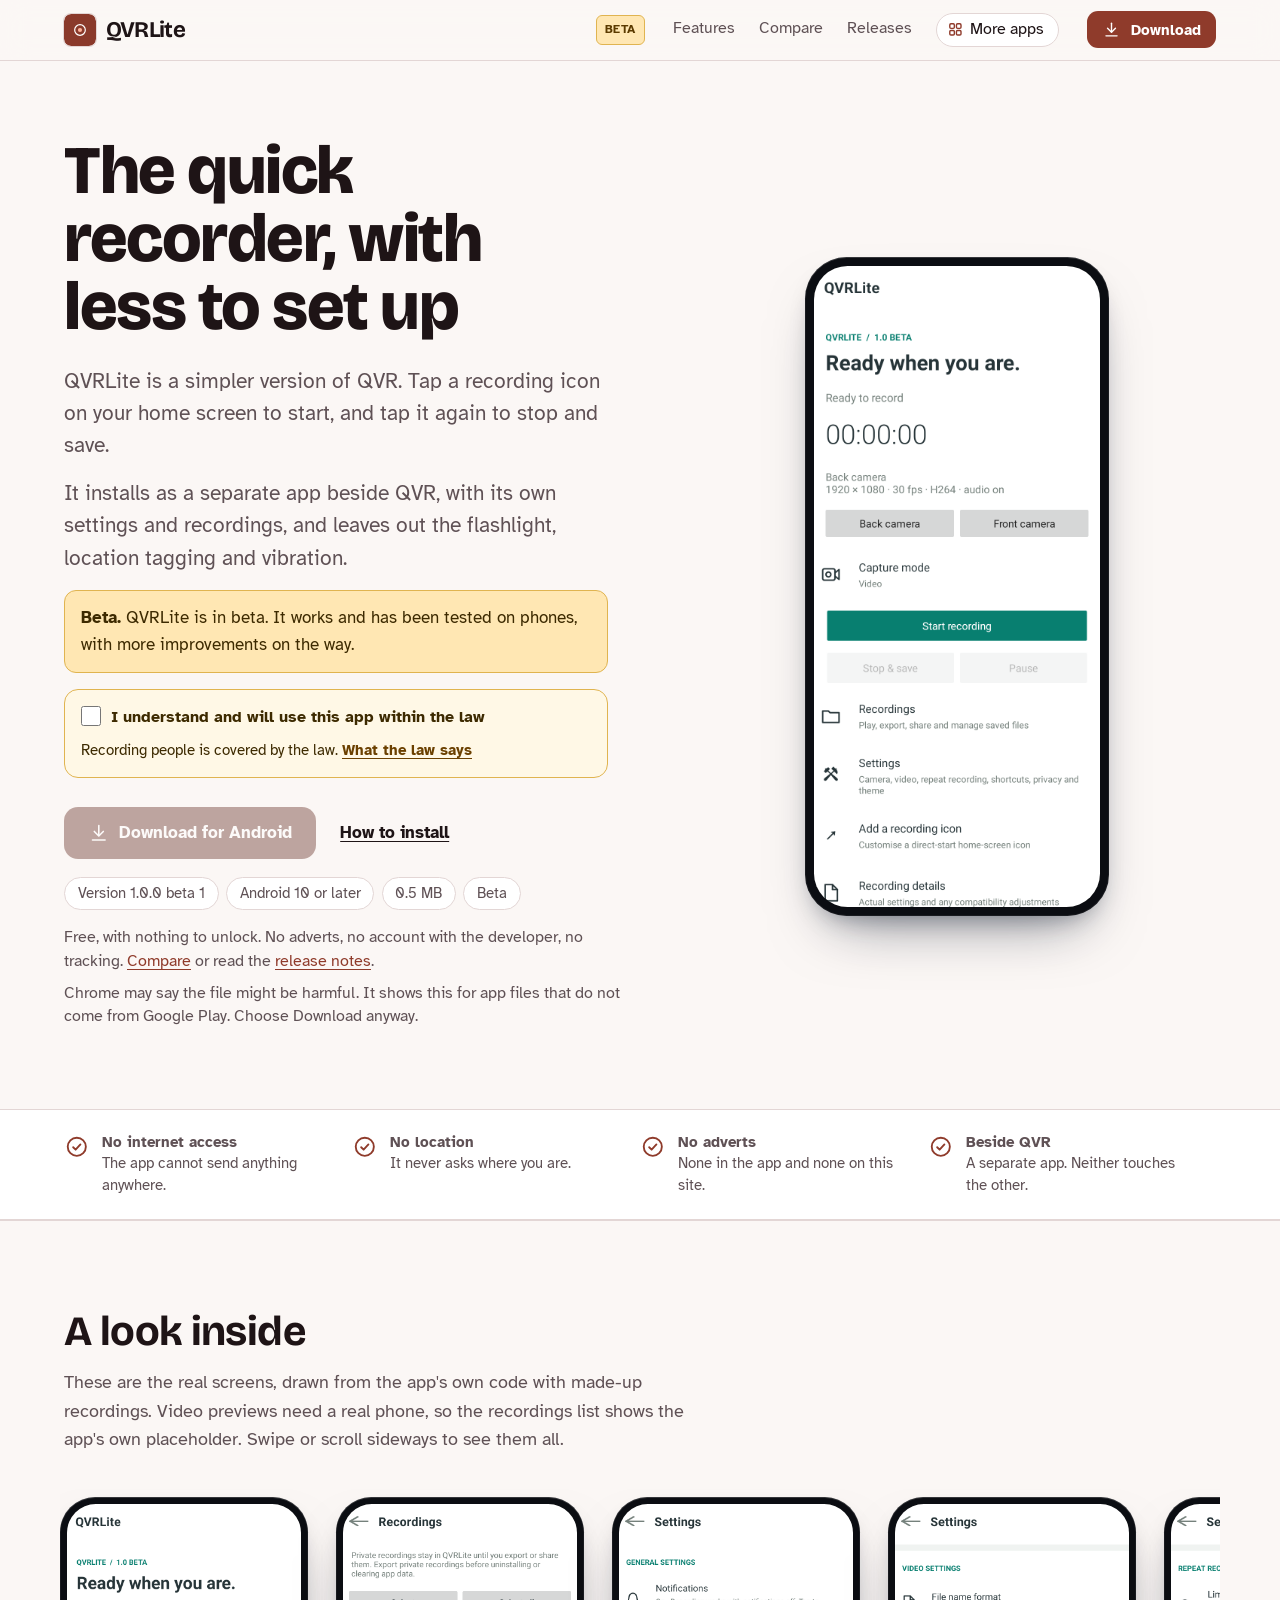
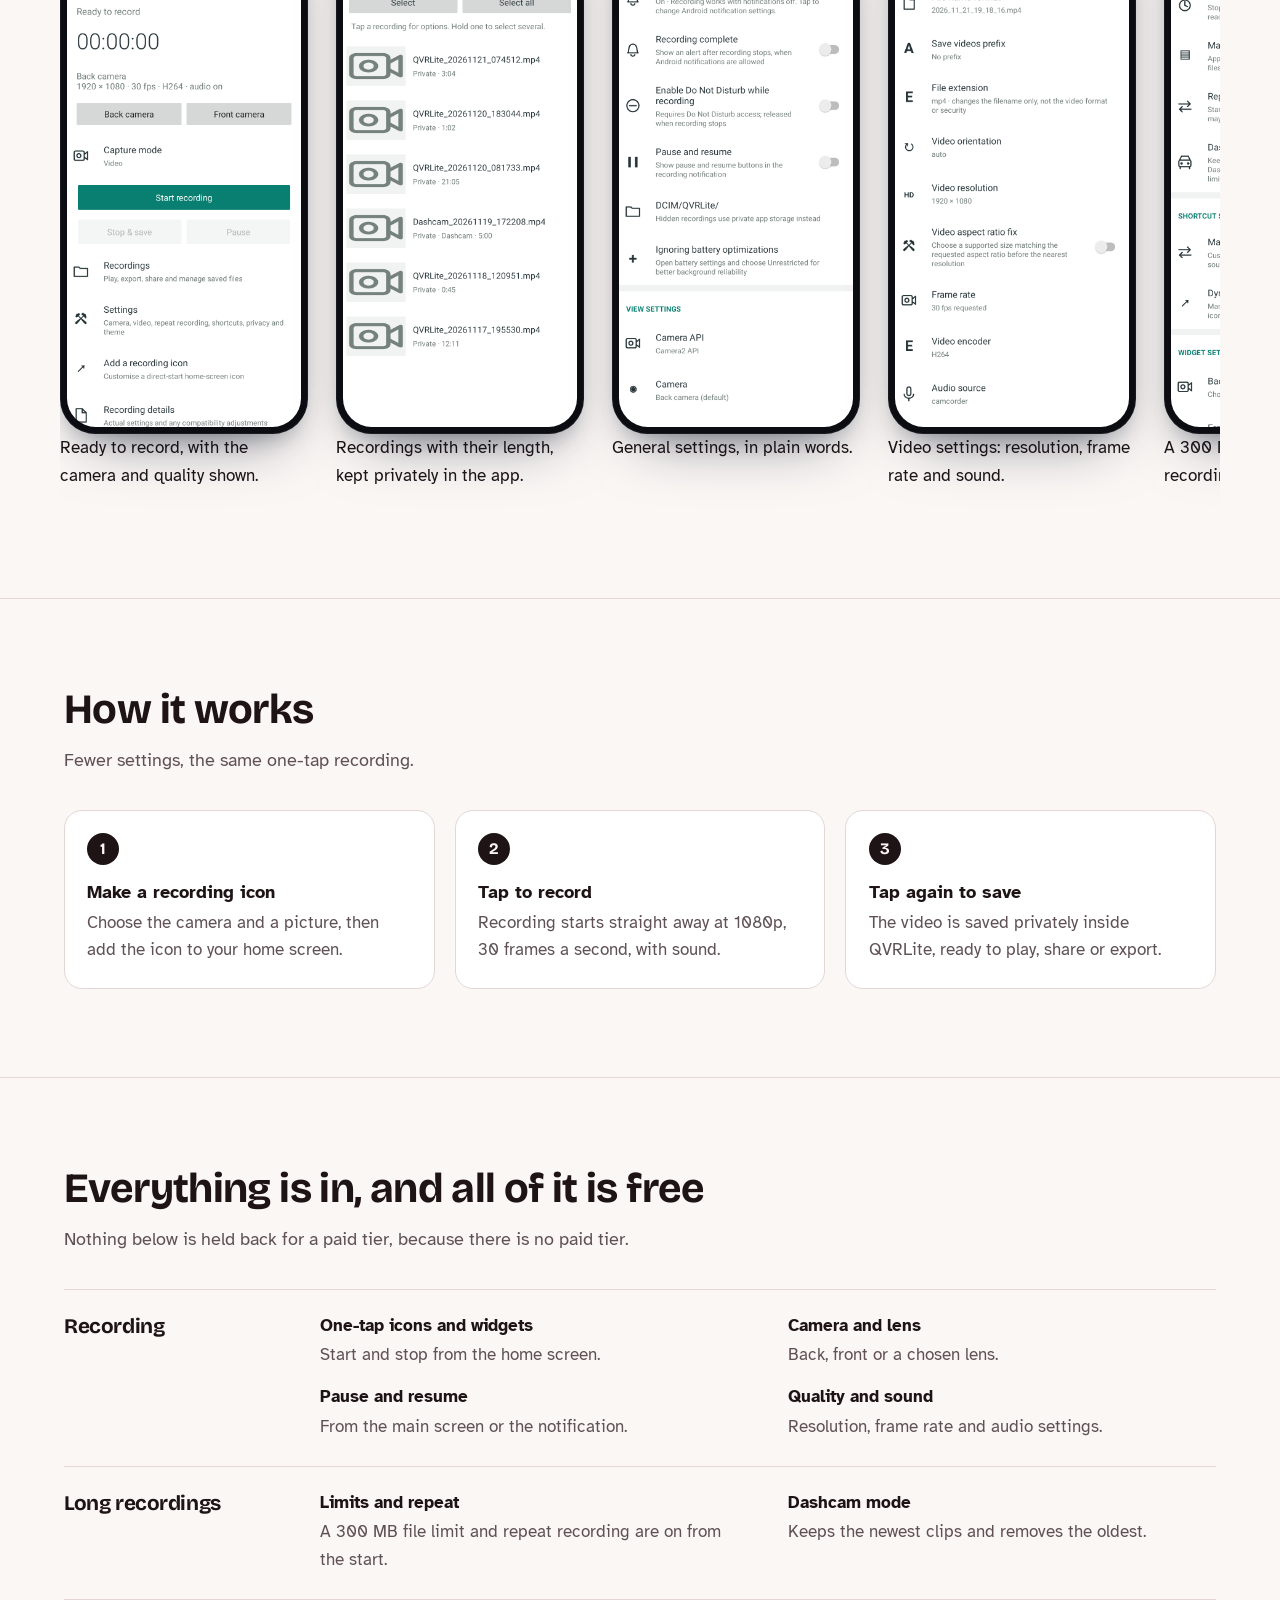
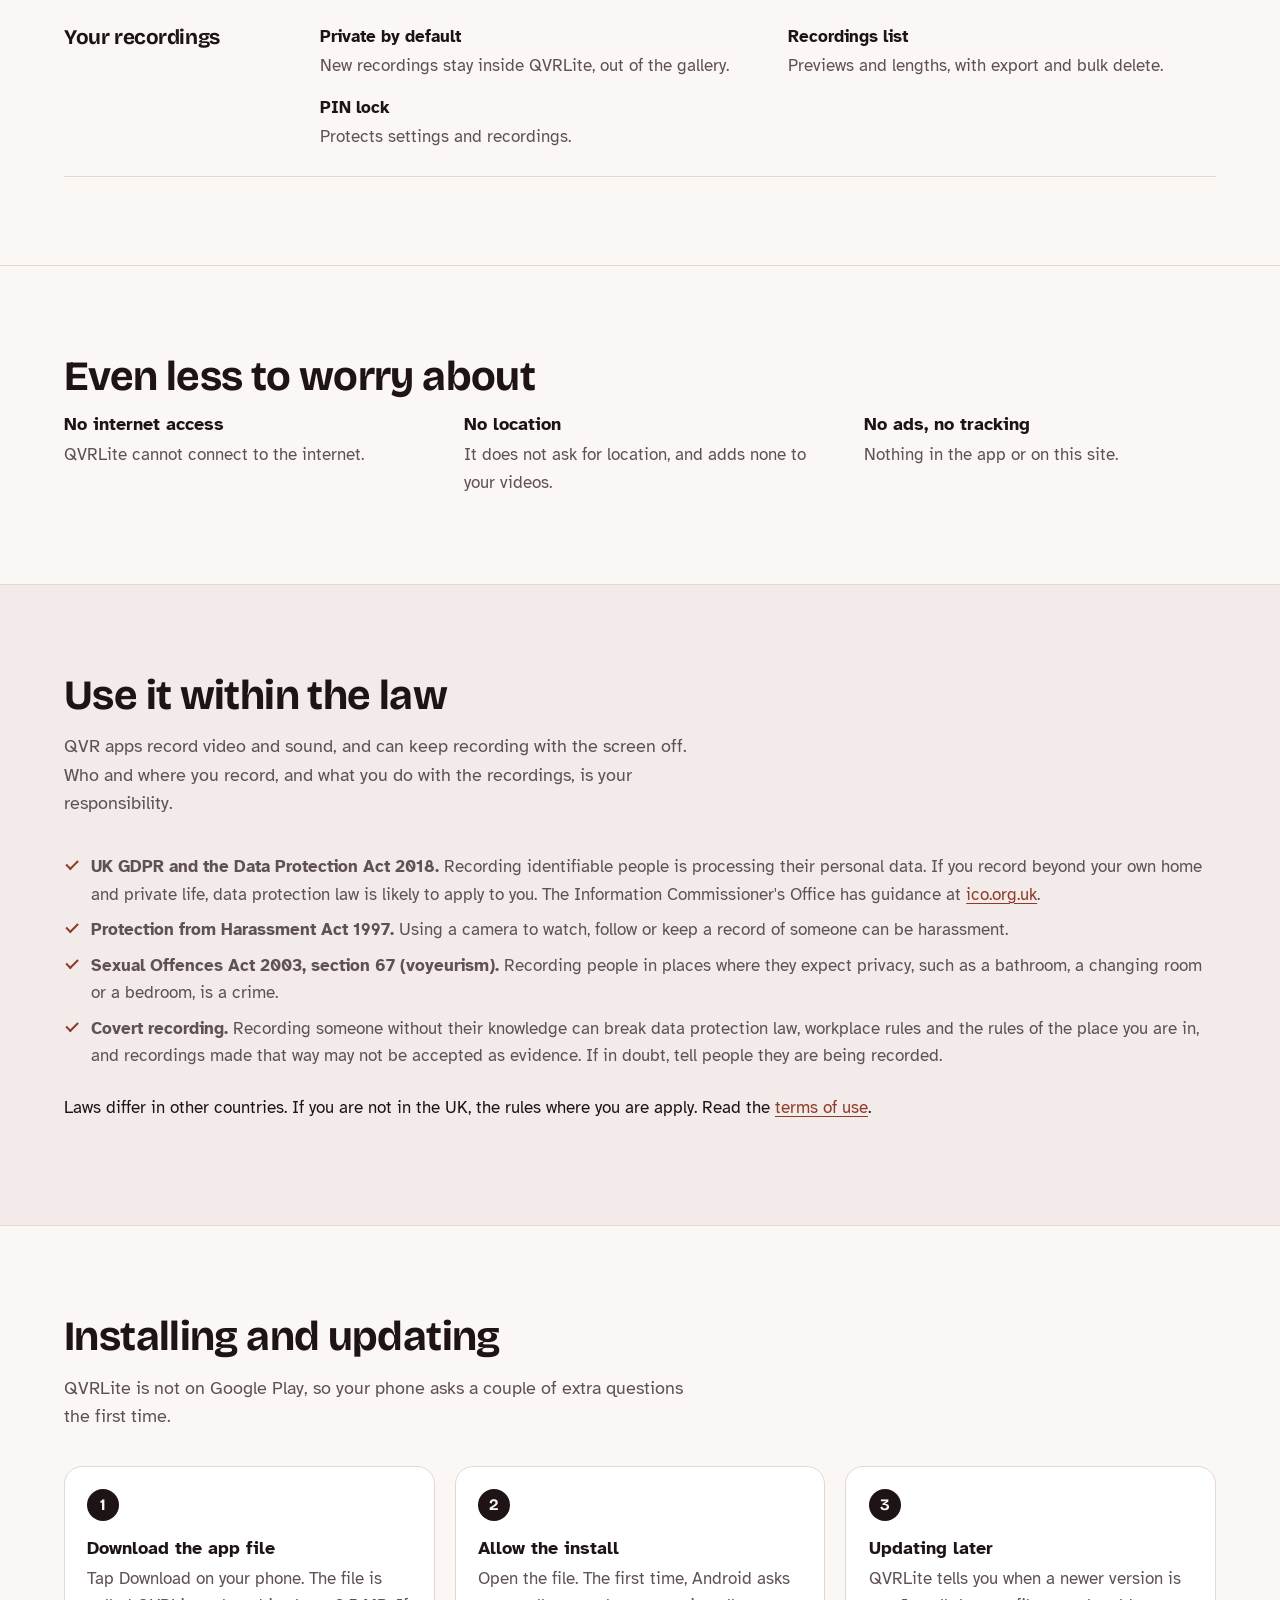
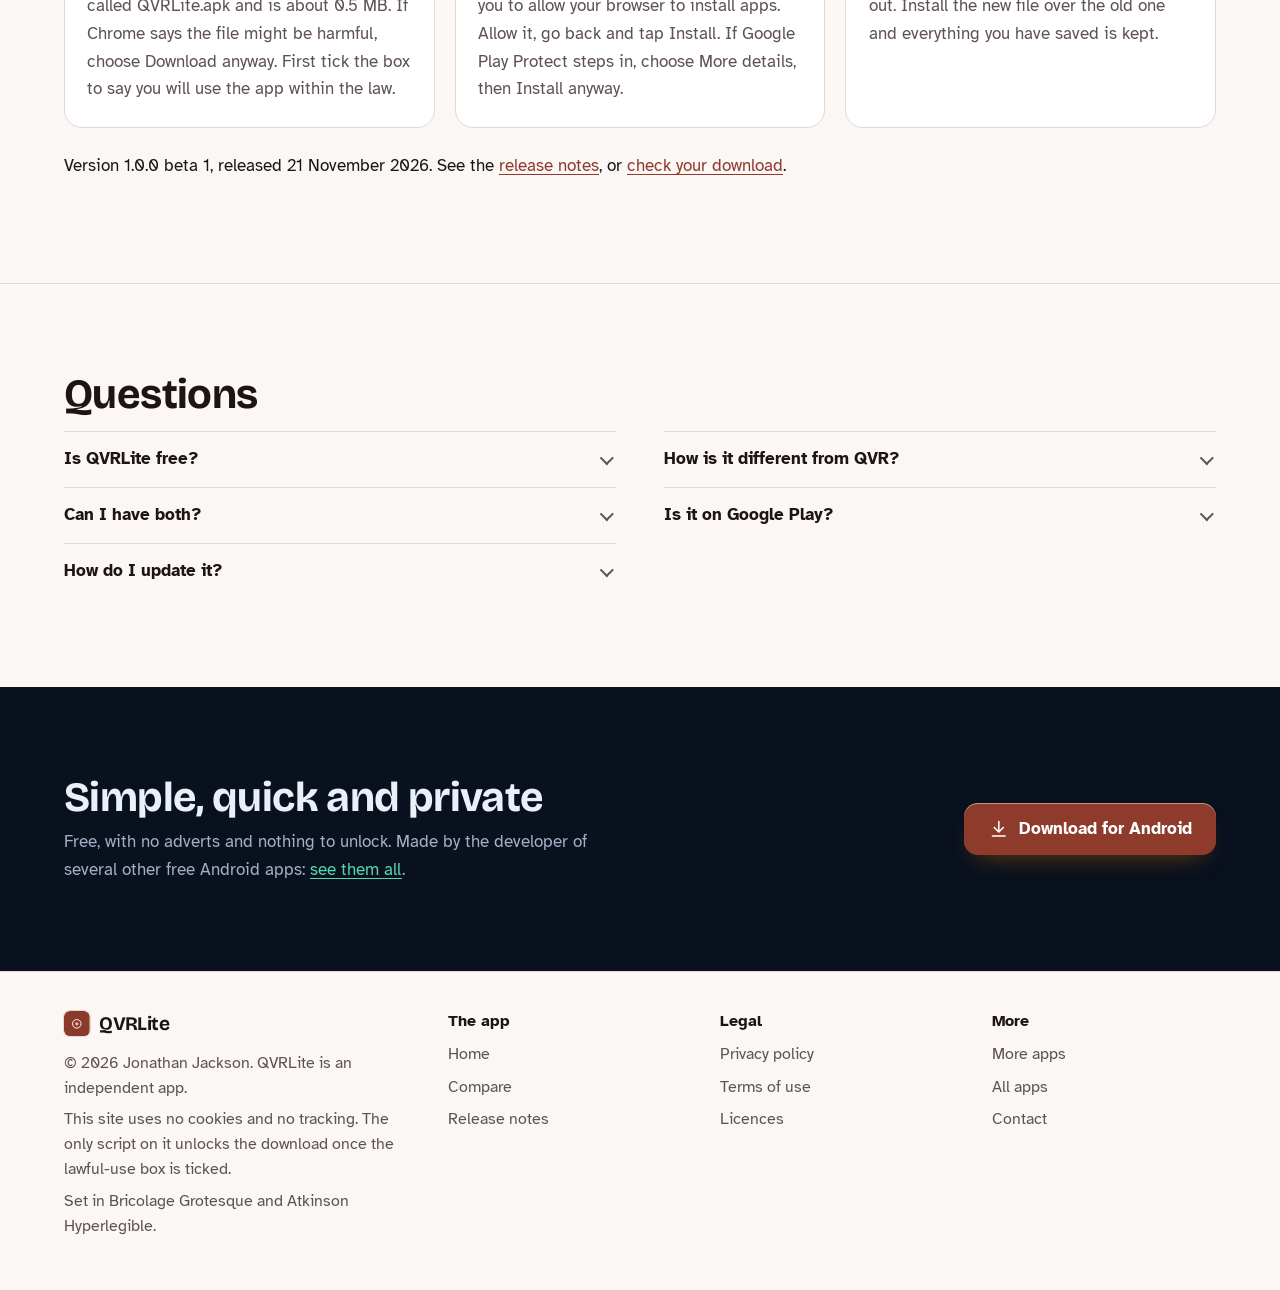
==== commit f31b7945: "Call it a beta, and drop the line about phone testing" ====
--- a/index.html
+++ b/index.html
@@ -4,7 +4,7 @@
 <meta charset="utf-8">
 <meta name="viewport" content="width=device-width, initial-scale=1">
 <title>QVRLite: a simpler one-tap video recorder</title>
-<meta name="description" content="QVRLite is a smaller, simpler QVR for Android. One tap starts recording, another saves it. No internet access, no location, no adverts. It installs alongside QVR. A test build.">
+<meta name="description" content="QVRLite is a smaller, simpler QVR for Android. One tap starts recording, another saves it. No internet access, no location, no adverts. It installs alongside QVR. In beta.">
 <meta name="author" content="Jonathan Jackson">
 <link rel="canonical" href="https://customgpter.github.io/qvrlite/">
 <meta name="theme-color" content="#fbf7f5" media="(prefers-color-scheme: light)">
@@ -12,7 +12,7 @@
 <meta property="og:type" content="website">
 <meta property="og:site_name" content="QVRLite">
 <meta property="og:title" content="QVRLite: a simpler one-tap video recorder">
-<meta property="og:description" content="QVRLite is a smaller, simpler QVR for Android. One tap starts recording, another saves it. No internet access, no location, no adverts. It installs alongside QVR. A test build.">
+<meta property="og:description" content="QVRLite is a smaller, simpler QVR for Android. One tap starts recording, another saves it. No internet access, no location, no adverts. It installs alongside QVR. In beta.">
 <meta property="og:url" content="https://customgpter.github.io/qvrlite/">
 <meta property="og:image" content="https://customgpter.github.io/qvrlite/assets/og.png">
 <meta property="og:image:width" content="1200">
@@ -28,7 +28,7 @@
 <link rel="stylesheet" href="./assets/house.css?v=1">
 <link rel="stylesheet" href="./assets/apps-list.css?v=1">
 <script src="./assets/apps-list.js?v=1" defer></script>
-<script type="application/ld+json">{"@context":"https://schema.org","@type":"SoftwareApplication","name":"QVRLite","url":"https://customgpter.github.io/qvrlite/","description":"QVRLite is a smaller, simpler QVR for Android. One tap starts recording, another saves it. No internet access, no location, no adverts. It installs alongside QVR. A test build.","applicationCategory":"MultimediaApplication","operatingSystem":"Android 10 or later","softwareVersion":"1.0.0 beta 1","downloadUrl":"https://github.com/CustomGPTer/qvrlite/releases/download/v1.0.0-beta1/QVRLite.apk","releaseNotes":"https://customgpter.github.io/qvrlite/releases.html","offers":{"@type":"Offer","price":"0","priceCurrency":"GBP"},"inLanguage":"en-GB","image":"https://customgpter.github.io/qvrlite/assets/og.png","featureList":["One-tap icons and widgets","Camera and lens","Pause and resume","Quality and sound","Limits and repeat","Dashcam mode","Private by default","Recordings list","PIN lock"],"author":{"@type":"Person","name":"Jonathan Jackson"}}</script>
+<script type="application/ld+json">{"@context":"https://schema.org","@type":"SoftwareApplication","name":"QVRLite","url":"https://customgpter.github.io/qvrlite/","description":"QVRLite is a smaller, simpler QVR for Android. One tap starts recording, another saves it. No internet access, no location, no adverts. It installs alongside QVR. In beta.","applicationCategory":"MultimediaApplication","operatingSystem":"Android 10 or later","softwareVersion":"1.0.0 beta 1","downloadUrl":"https://github.com/CustomGPTer/qvrlite/releases/download/v1.0.0-beta1/QVRLite.apk","releaseNotes":"https://customgpter.github.io/qvrlite/releases.html","offers":{"@type":"Offer","price":"0","priceCurrency":"GBP"},"inLanguage":"en-GB","image":"https://customgpter.github.io/qvrlite/assets/og.png","featureList":["One-tap icons and widgets","Camera and lens","Pause and resume","Quality and sound","Limits and repeat","Dashcam mode","Private by default","Recordings list","PIN lock"],"author":{"@type":"Person","name":"Jonathan Jackson"}}</script>
 <script type="application/ld+json">{"@context":"https://schema.org","@type":"FAQPage","mainEntity":[{"@type":"Question","name":"Is QVRLite free?","acceptedAnswer":{"@type":"Answer","text":"Yes. There is no paid version, no subscription and no adverts."}},{"@type":"Question","name":"How is it different from QVR?","acceptedAnswer":{"@type":"Answer","text":"It has fewer settings and no flashlight, location tagging, vibration or manual exposure. Recordings are private by default."}},{"@type":"Question","name":"Can I have both?","acceptedAnswer":{"@type":"Answer","text":"Yes. QVRLite is a separate app with its own settings and recordings. It does not import QVR's recordings."}},{"@type":"Question","name":"Is it on Google Play?","acceptedAnswer":{"@type":"Answer","text":"No. It is downloaded from this site as an Android app file. It needs Android 10 or later."}},{"@type":"Question","name":"How do I update it?","acceptedAnswer":{"@type":"Answer","text":"Install the new version over the one you have. Do not uninstall first, or private recordings are lost."}}]}</script>
 </head>
 <body>
@@ -46,9 +46,9 @@
 <div class="hero-copy">
 <h1>The quick recorder, with less to set up</h1>
 <p class="lede">QVRLite is a simpler version of QVR. Tap a recording icon on your home screen to start, and tap it again to stop and save.</p><p class="lede">It installs as a separate app beside QVR, with its own settings and recordings, and leaves out the flashlight, location tagging and vibration.</p>
-<p class="beta-note"><b>Test build.</b> This is a first test build. It has been checked on an emulator but not yet on a real phone. Try a short recording before you rely on it.</p>
+<p class="beta-note"><b>Beta.</b> QVRLite is in beta. It works and has been tested on phones, with more improvements on the way.</p>
 <div class="gate-scope"><div class="law-box" data-gate><label><input type="checkbox"> I understand and will use this app within the law</label><p>Recording people is covered by the law. <a href="terms.html#law">What the law says</a></p><noscript><p>Turn on JavaScript to tick the box and download.</p></noscript></div><p class="get" id="download"><a class="button" data-href="https://github.com/CustomGPTer/qvrlite/releases/download/v1.0.0-beta1/QVRLite.apk" aria-disabled="true" role="link" tabindex="-1"><svg class="ico" viewBox="0 0 24 24" aria-hidden="true"><path d="M12 4v11"/><path d="M7 10.5l5 5 5-5"/><path d="M5 20h14"/></svg>Download for Android</a><a class="aside" href="#install">How to install</a></p></div>
-<ul class="pills"><li>Version 1.0.0 beta 1</li><li>Android 10 or later</li><li>0.5 MB</li><li>Test build</li></ul>
+<ul class="pills"><li>Version 1.0.0 beta 1</li><li>Android 10 or later</li><li>0.5 MB</li><li>Beta</li></ul>
 <p class="facts">Free, with nothing to unlock. No adverts, no account with the developer, no tracking. <a href="compare.html">Compare</a> or read the <a href="releases.html">release notes</a>.</p>
 <p class="facts">Chrome may say the file might be harmful. It shows this for app files that do not come from Google Play. Choose Download anyway.</p>
 </div>
